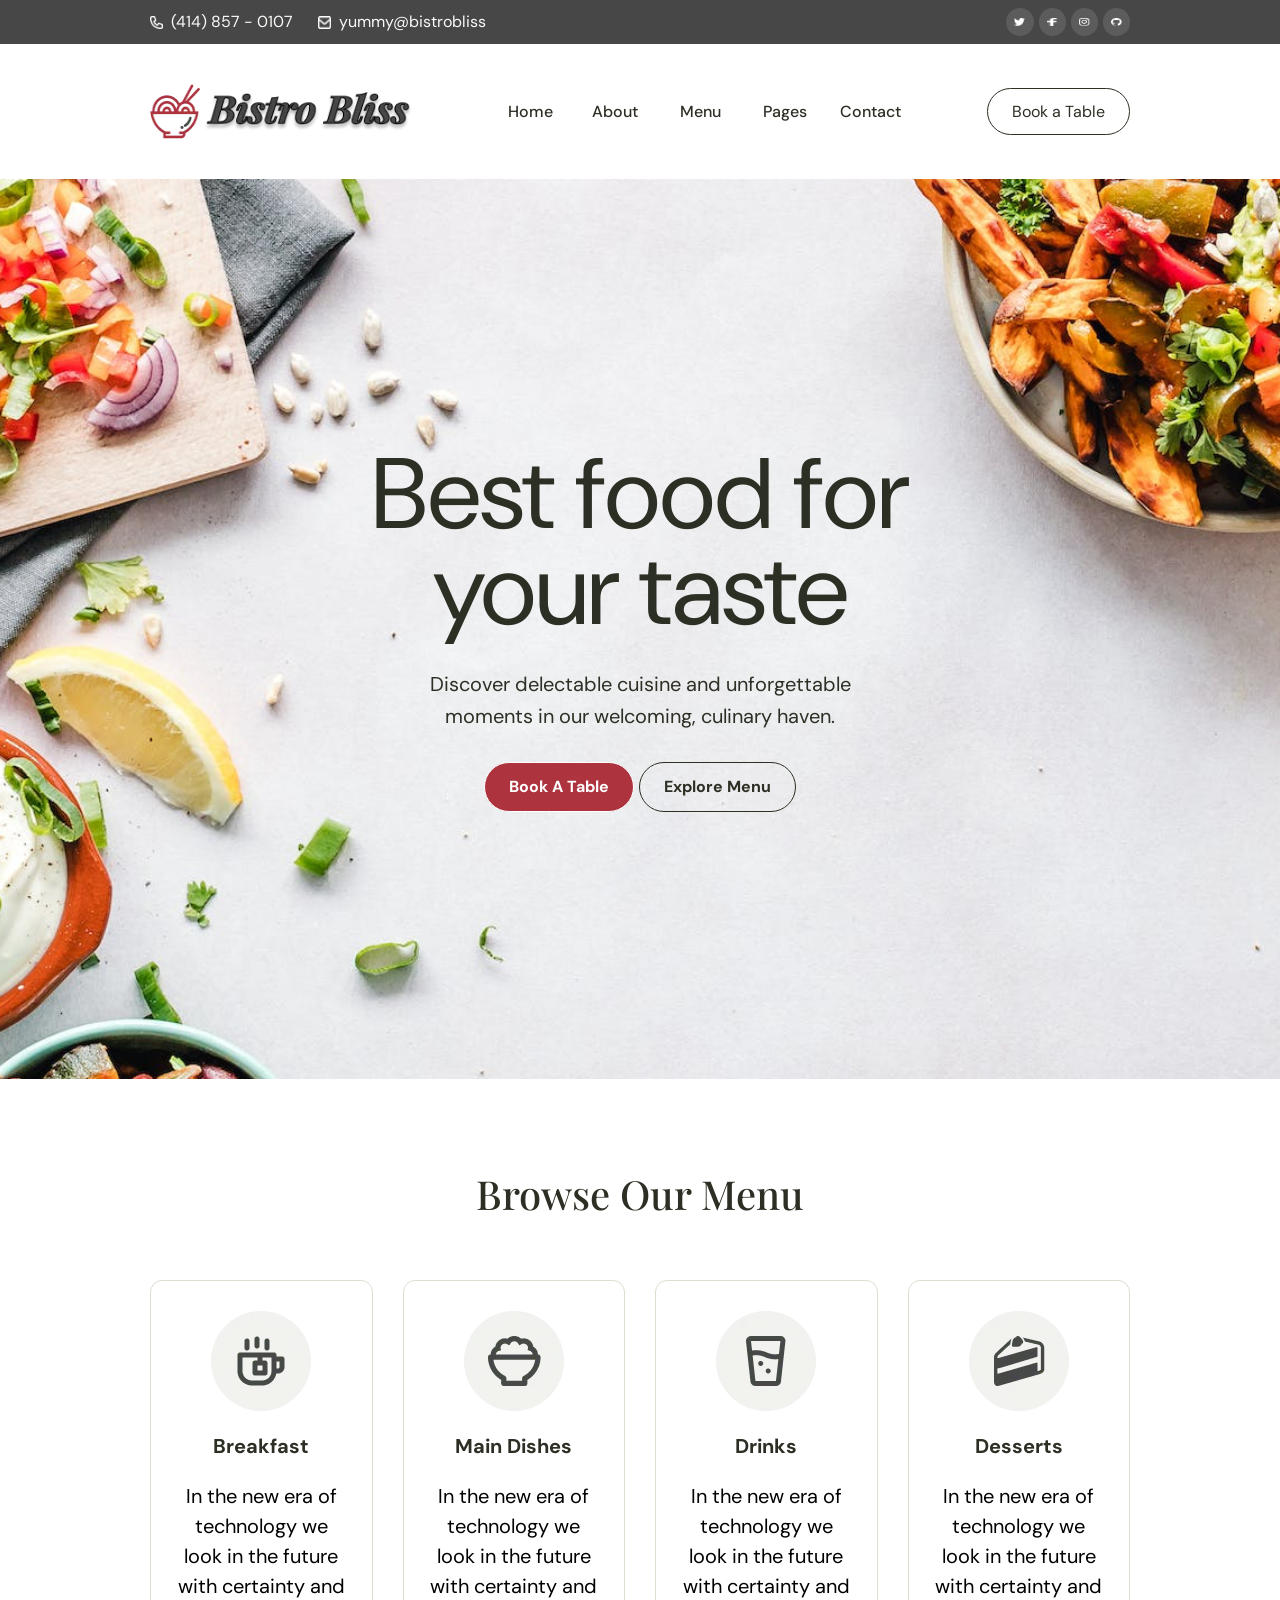
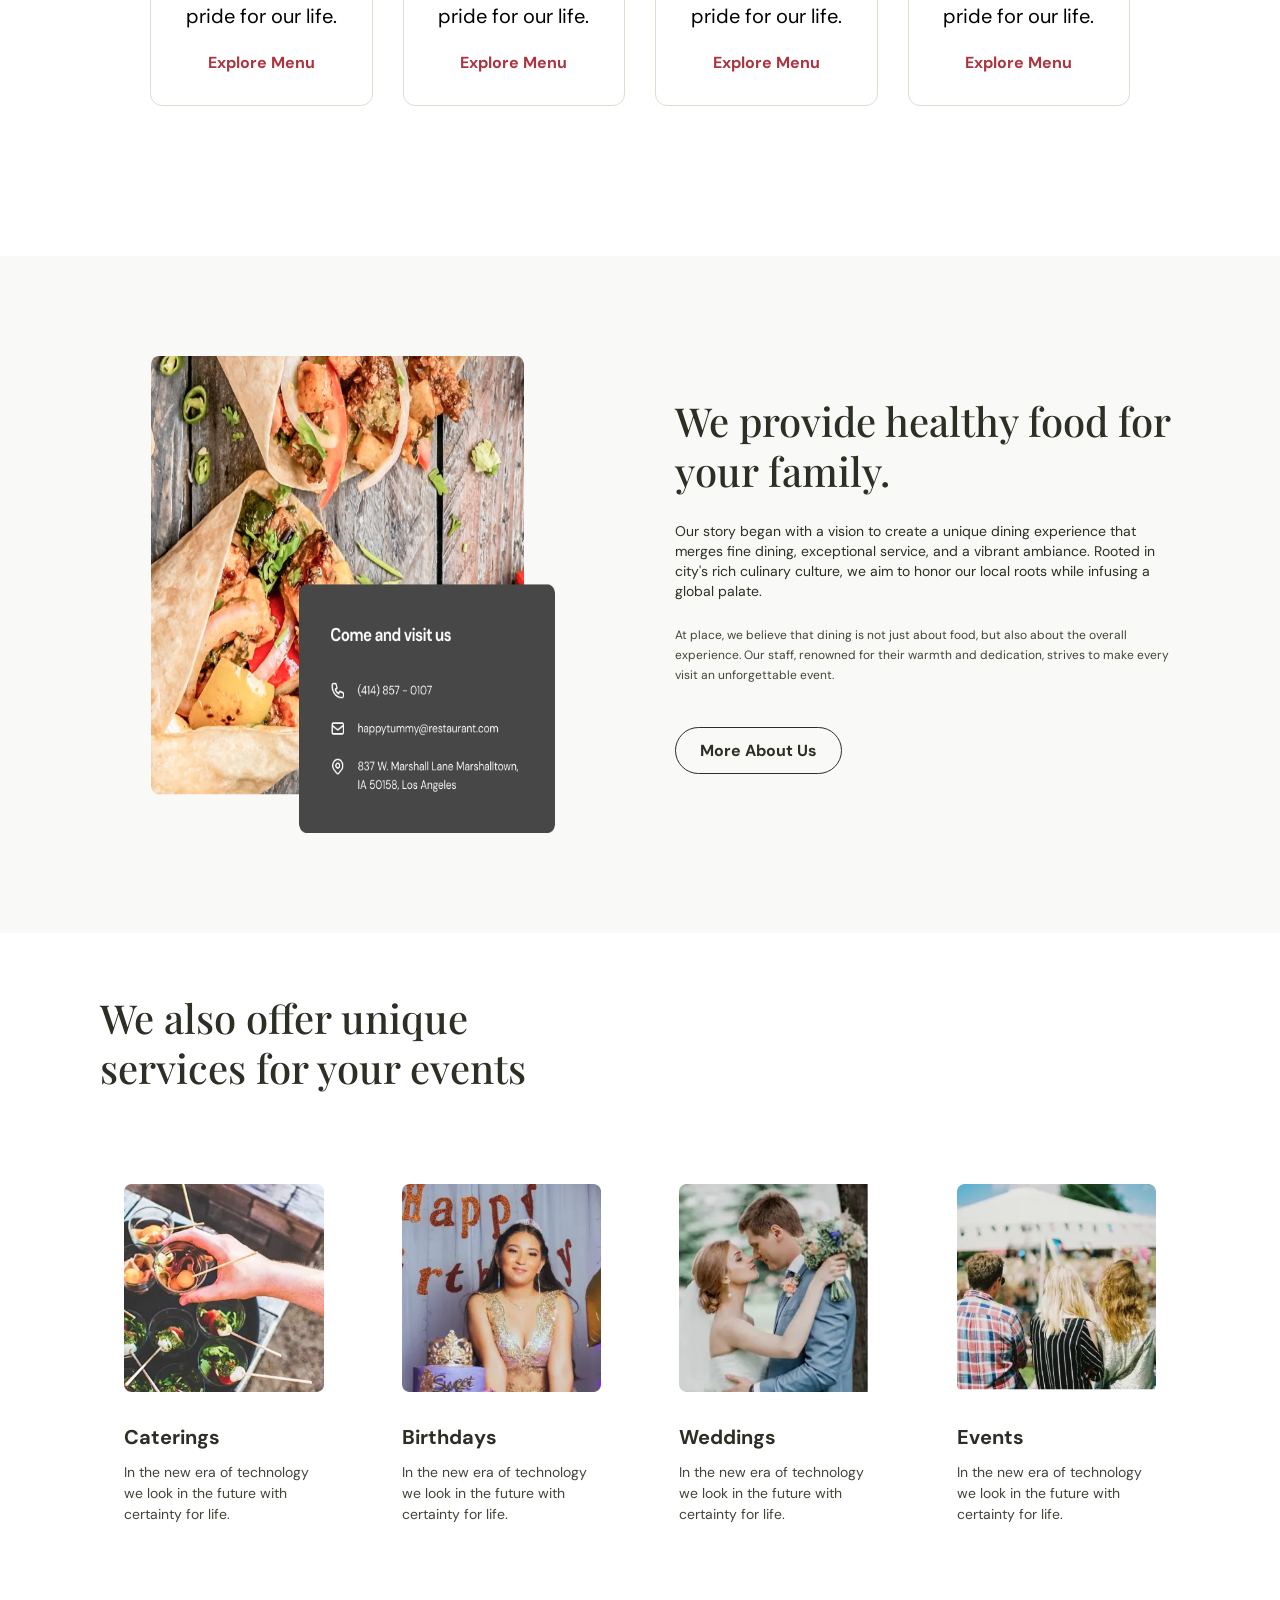
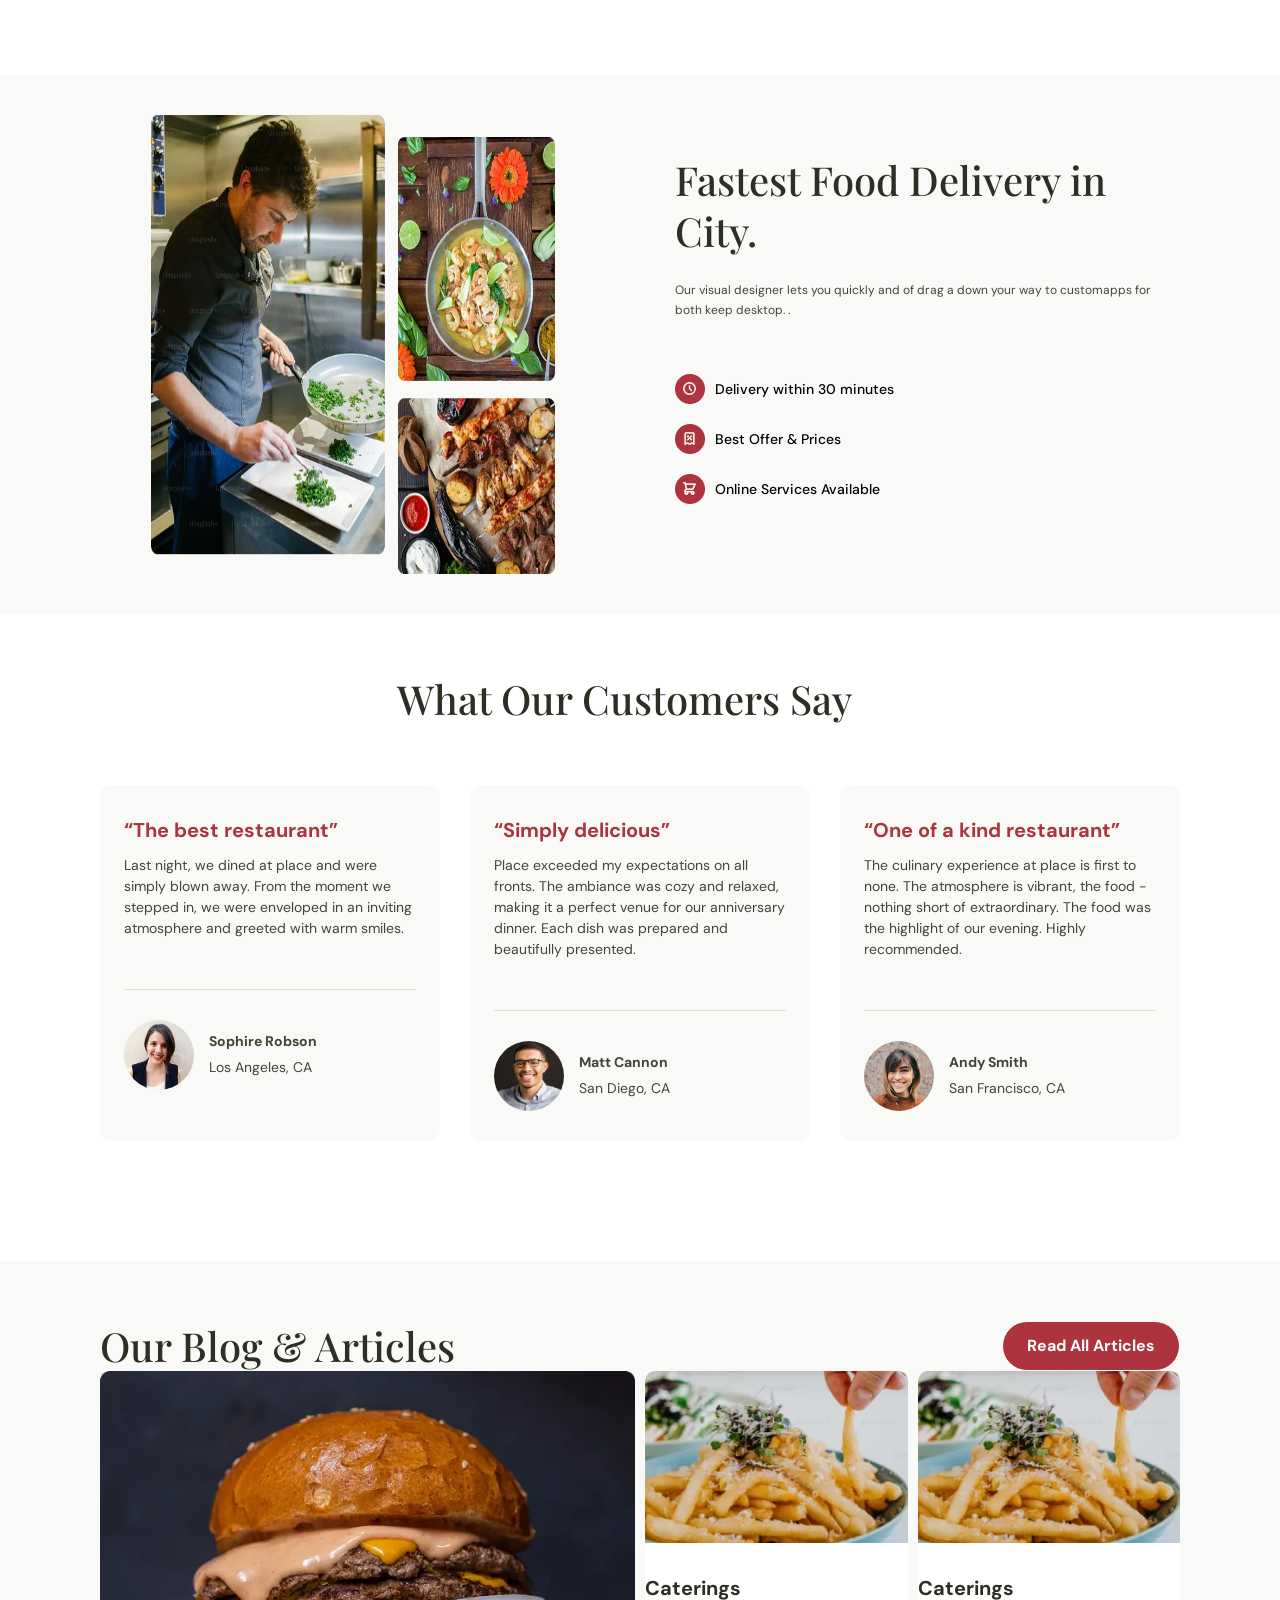
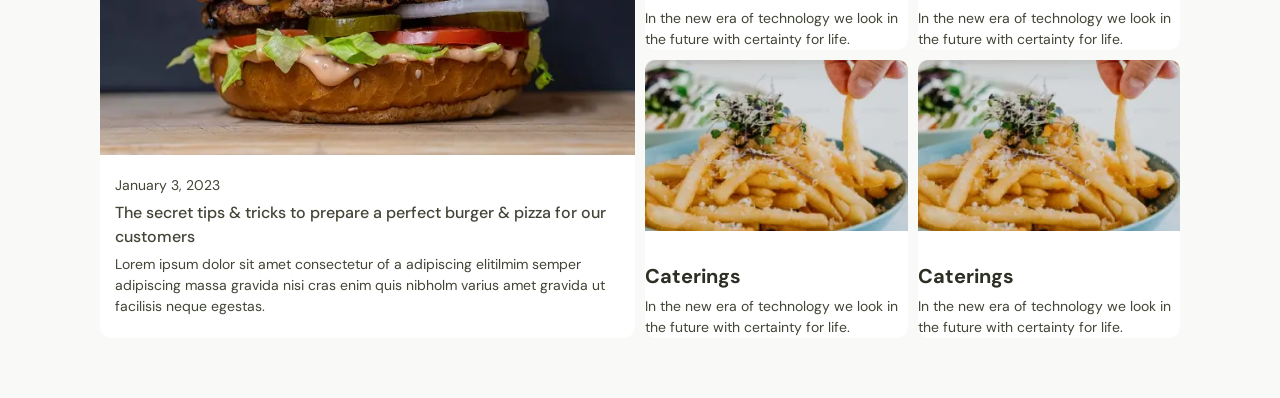
==== index.html @ d1be3121 "homepage_blog" ====
<!DOCTYPE html>
<html lang="en">
<head>
    <meta charset="UTF-8">
    <meta name="viewport" content="width=device-width, initial-scale=1.0">
    <link rel="preconnect" href="https://fonts.googleapis.com">
<link rel="preconnect" href="https://fonts.gstatic.com" crossorigin>
<link rel="preconnect" href="https://fonts.googleapis.com">
<link rel="preconnect" href="https://fonts.gstatic.com" crossorigin>
<link href="https://fonts.googleapis.com/css2?family=DM+Sans:ital,opsz,wght@0,9..40,100..1000;1,9..40,100..1000&family=Playfair+Display:ital,wght@0,400..900;1,400..900&display=swap" rel="stylesheet"><link href="./src/output.css" rel="stylesheet">
    <title>Home Page</title>
</head>
<body>
     <header>
        <div class="topheader bg-topbar px-[5px] md:px-[50px] lg:px-[150px] ">
            <div class="lg:container_auto row">
            <div class="info row gap-[15px] md:gap-[25px] ">
                <div class="phone row topbar_icon">
                    <img src="./img/icons/phone.png" alt="phone" class=" w-[8px] h-[8px] md:w-[13px] md:h-[13px]">
                    <span class="font-normal text-[8px] md:text-[12px] lg:text-[16px] font-Regular">(414) 857 - 0107</span>
                </div>
                <div class="mail row topbar_icon">
                    <img src="./img/icons/mail.png" alt="mail" class="w-[8px] h-[8px] md:w-[13px] h-[13px]">
                    <span class="font-normal  text-[8px] md:text-[12px] lg:text-[16px] font-Regular">yummy@bistrobliss</span>
                </div>
            </div>
            <div class="social row gap-[5px] "> 
                <div class="icons_topbar_right">
                <img src="./img/icons/twitter.webp" alt="twitter" class="w-[11px] h-[8px]  ">
                </div>
                <div class="icons_topbar_right">
                <img src="./img/icons/facbook.webp" alt="facbook" class="w-[11px] h-[8px]">
                </div>
                <div class="icons_topbar_right">
                <img src="./img/icons/insta.webp" alt="insta" class="w-[11px] h-[8px]">
                </div>
                <div class="icons_topbar_right">
                <img src="./img/icons/githup.webp" alt="githup" class="w-[11px] h-[8px]">
                </div>
            </div>
        </div>
        </div>
        <div class="header  py-[5px] px-[5px] md:px-[50px] xl:px-[150px] md:py-[20px] lg:py-[40px]">
            <div class="lg:container_auto row">
            <div class="logo row  gap-[3px]">
                  <img src="./img/icons/header/bars.png" alt="bars" class=" w-[25px] h-[20px] md:w-[40px] h-[45px] block lg:hidden">
                <img src="./img/icons/header/japanese-food.webp" alt="japanese-food" class="w-[25px] h-[20px] md:w-[40px] h-[45px] xl:w-[50px] h-[55px]">
                <img src="./img/icons/header/Cuisine.webp" alt="Cuisine" class="w-[140px] h-[10px] md:w-[190px] h-[30px] xl:w-[210px] h-[40px]">
            </div>
            <div class="header_list hidden lg:block">
                <ul class="row gap-[8px]">
                    <li class="list_hover list_text"> Home</li>
                    <li class="list_hover list_text">About</li>
                    <li class="list_hover list_text">Menu</li>
                    <li class="list_hover list_text">Pages</li>
                    <li class="list_hover list_text">Contact</li>
                </ul>
            </div>
            <div class="header_button">
                <a href="#" class="rounded-[118px] text-[12px] md:text-[16px] w-[148px] h-[48px] border-[1.5px] text-main  py-[8px] px-[15px] md:py-[12px] md:px-[24px]">Book a Table </a>
            </div>
            </div>
        </div>
        
     </header>
     <section class="hero relative h-screen">
     <div> <img src="./img/hero.png" class="w-full h-screen object-cover"></div>
     <div  class=" hero_info absolute_hero">
        <h1 class=" fortext font-normal text-[24px] leading-[30px] md:text-[40px] md:leading-[70px] lg:text-[70px] lg:leading-[70px] xl:text-[100px] xl:leading-[96px] ">Best food for your taste </h1>
        <p  class="  w-[100%]  text-[12px] leading-[12px] md:w-[75%]  md:text-[16px] md:leading-[20px] lg:w-[70%]  lg:text-[20px] lg:leading-[32px]">Discover delectable cuisine and unforgettable moments in our welcoming, culinary haven.</p>
        <div class="hero_buttons flex gap-[5px]">
         <a href="#" class="button bg-redbutton text-forground button_hover">Book A Table </a>
         <a href="#" class="button button_hover ">Explore Menu </a>
            
        </div>
    </div>
    </section>
    <section class="menu  py-[60px] px-[20px] md:px-[50px] lg:px-[150px] md:py-[90px]">
      <h2 class="text-center text-main text-[20px] md:text-[30px] lg:text-[40px] " >Browse Our Menu</h2>
      <div class="container_auto  grid grid-cols-1 md:grid-cols-2 lg:grid-cols-3 xl:grid-cols-4 md:gap-[30px] md:py-[60px] gap-[20px] py-[30px]">
        <div class="menu_items   ">
           <img src="./img/icons/menu/Breakfast.webp" alt="Breakfast" class="">
           <h3 class="text-main text-[14px] md:text-[18px] lg:text-[20px]" >Breakfast</h3>
           <p class="text-[14px] md:text-[16px] lg:text-[20px]">In the new era of technology we look in the future with certainty and pride for our life.</p>
            <a href="#" class="font-bold text-[10px] md:text-[16px] leading-[24px] text-muted">Explore Menu</a>
        </div>
         <div class="menu_items ">
           <img src="./img/icons/menu/Main Dishes.webp" alt="Main Dishes">
           <h3 class="text-main text-[14px] md:text-[18px] lg:text-[20px]" >Main Dishes</h3>
           <p class="text-[14px] md:text-[16px] lg:text-[20px]">In the new era of technology we look in the future with certainty and pride for our life.</p>
            <a href="#" class="font-bold  text-[10px] md:text-[16px] leading-[24px] text-muted">Explore Menu</a>
        </div>
         <div class="menu_items ">
           <img src="./img/icons/menu/drink.webp" alt="Drinks">
           <h3 class="text-main text-[14px] md:text-[18px] lg:text-[20px]" >Drinks</h3>
           <p class="text-[14px] md:text-[16px] lg:text-[20px]">In the new era of technology we look in the future with certainty and pride for our life.</p>
            <a href="#" class="font-bold  text-[10px] md:text-[16px] leading-[24px] text-muted">Explore Menu</a>
        </div>
         <div class="menu_items ">
           <img src="./img/icons/menu/Desserts.webp" alt="Desserts">
           <h3 class="text-main text-[14px] md:text-[18px] lg:text-[20px]" >Desserts</h3>
           <p class="text-[14px] md:text-[16px] lg:text-[20px]">In the new era of technology we look in the future with certainty and pride for our life.</p>
            <a href="#" class="font-bold  text-[10px] md:text-[16px] leading-[24px] text-muted">Explore Menu</a>
        </div>
         </div>
         
    </section>
    <section class="about bg-backgrond py-[60px]  px-[20px] md:px-[50px] lg:px-[100px] lg:py-[100px] ">
        <div class="container_auto grid sm:gap-[50px] xl:gap-[70px] grid-cols-1 lg:grid-cols-2">
        <div class="photo flex justify-center">
            <img src="./img/home_about/home_about.png" alt="home_about" class= w-[80%] h-[80%] lg:w-full lg:h-full">
        </div>
        <div class="info  py-[40px] flex flex-col gap-[24px]">
            <h2 class=" text-main text-[20px] md:text-[30px] lg:text-[40px]" >We provide healthy food for your family.</h2>
            <p class=" text-main text-[10px] md:text-[12px]  lg:text-[14px] leading-[20px] font-primary ">Our story began with a vision to create a unique dining experience that merges fine dining, exceptional service, and a vibrant ambiance. Rooted in city's rich culinary culture, we aim to honor our local roots while infusing a global palate.</p>
            <p class=" text-menup text-[10px] md:text-[11px] lg:text-[12px] leading-[20px] font-primary ">At place, we believe that dining is not just about food, but also about the overall experience. Our staff, renowned for their warmth and dedication, strives to make every visit an unforgettable event.</p>
            <div class=" py-[30px]">
            <a href="#" class="button button_hover ">More About Us</a>
        </div>
        </div>
        
        </div>
    </section>
    <section class="serveices  py-[40px]  px-[20px] md:px-[50px] lg:px-[100px] lg:py-[60px] ">
        <h2 class=" text-main text-[20px] md:text-[30px] lg:text-[40px] w-[90%] md:w-[50%] lg:w-[45%]" >We also offer unique services for your events</h2>
      <div class="container_auto  grid grid-cols-1 md:grid-cols-2 lg:grid-cols-3 xl:grid-cols-4 md:gap-[30px] md:py-[60px] gap-[20px] py-[30px]">
        <div class="serveices_items ">
           <img src="./img/services/kebab-set-table 1.webp" alt="kebab-set" class="">
           <div class="serveices_info flex flex-col gap-[10px]">
           <h3 class="text-main text-[14px] md:text-[18px] lg:text-[20px]" >Caterings</h3>
           <p class=" text-menup text-[10px] md:text-[12px]  lg:text-[14px]">In the new era of technology we look in the future with certainty for life.</p>
            </div>
            </div>
            <div class="serveices_items font-primary ">
           <img src="./img/services/Mask group.webp" alt="Birthdays" class="">
           <div class="serveices_info flex flex-col gap-[10px]">
           <h3 class="text-main text-[14px] md:text-[18px] lg:text-[20px]" >Birthdays</h3>
           <p class=" text-menup text-[10px] md:text-[12px]  lg:text-[14px]">In the new era of technology we look in the future with certainty for life.</p>
            </div>
            </div>
            <div class="serveices_items ">
           <img src="./img/services/Mask group (1).webp" alt="Weddings" class="">
           <div class="serveices_info flex flex-col gap-[10px]">
           <h3 class="text-main text-[14px] md:text-[18px] lg:text-[20px]" >Weddings</h3>
           <p class=" text-menup text-[10px] md:text-[12px]  lg:text-[14px]">In the new era of technology we look in the future with certainty for life.</p>
            </div>
            </div>
            <div class="serveices_items ">
           <img src="./img/services/Mask group (2).webp" alt="Events" class="">
           <div class="serveices_info flex flex-col gap-[10px]">
           <h3 class="text-main text-[14px] md:text-[18px] lg:text-[20px]" >Events</h3>
           <p class=" text-menup text-[10px] md:text-[12px]  lg:text-[14px]">In the new era of technology we look in the future with certainty for life.</p>
            </div>
            
        </div>
    </div>
    </section>
     <section class="contant bg-backgrond py-[40px]  px-[20px] md:px-[50px] lg:px-[100px]  ">
        <div class="container_auto grid sm:gap-[50px] xl:gap-[70px] grid-cols-1 lg:grid-cols-2">
        <div class="photo flex justify-center">
            <img src="./img/contant/img.webp" alt="contant img" class= w-[80%] h-[80%] lg:w-full lg:h-full">
        </div>
        <div class="info  py-[40px] flex flex-col gap-[24px]">
            <h2 class=" text-main text-[20px] md:text-[30px] lg:text-[40px]" >Fastest Food Delivery in City.</h2>
            <p class=" text-menup text-[10px] md:text-[11px] lg:text-[12px] leading-[20px] font-primary ">Our visual designer lets you quickly and of drag a down your way to customapps for both keep desktop. .</p>
            <div class=" py-[30px]">
           <div class="contact_list flex flex-col gap-[20px]">
            
                <div class="flex gap-[10px] items-center">
                <img src="./img/contant/Icon (5).webp" alt="icon5" class="inline-block "> <span class="span_contant">Delivery within 30 minutes</span>
                </div>
                <div class="flex gap-[10px] items-center">
                <img src="./img/contant/Icon (6).webp" alt="icon5" class="inline-block"> <span class="span_contant"> Best Offer & Prices</span>
                </div>
                <div class="flex gap-[10px] items-center">
                <img src="./img/contant/Icon (7).png" alt="icon5" class="inline-block"> <span class="span_contant" >Online Services Available</span> 
                </div>
            
           </div>
        </div>
        </div>
        
        </div>
    </section>
    <section class="Customers  py-[40px]  px-[20px] md:px-[50px] lg:px-[100px] lg:py-[60px] ">
        <h2 class=" text-main text-[20px] md:text-[30px] lg:text-[40px] w-[90%] md:w-[50%] lg:w-[45%] mx-auto " >What Our Customers Say</h2>
      <div class="container_auto  grid grid-cols-1 md:grid-cols-2 lg:grid-cols-3 md:gap-[30px] md:py-[60px] gap-[20px] py-[30px]">
        <div class="serveices_items bg-backgrond  ">
           <div class="serveices_info flex flex-col gap-[10px] ">
           <h3 class="text-main text-[14px] md:text-[18px] lg:text-[20px] text-muted" >“The best restaurant”</h3>
           <p class=" text-menup  text-[10px] md:text-[12px]  lg:text-[14px]">Last night, we dined at place and were simply blown away. From the moment we stepped in, we were enveloped in an inviting atmosphere and greeted with warm smiles.</p>
           <div class="border-b-1 border-[#DBDFD0] py-[20px]"></div>
            <div class="user flex ] pt-[20px] gap-[15px] items-center">
                <div class="user_img ">
                    <img src="./img/customer/9e2e9da1565f9c6b2dc8497c799ae567dd434cbd.webp" alt="" class="rounded-full w-[70px]">
                </div>
                <div class="user_info flex flex-col gap-[5px]">
                    <span class="text-menup  text-[10px] md:text-[12px]  lg:text-[14px] font-bold" >Sophire Robson</span>
                    <span class="text-menup  text-[10px] md:text-[12px]  lg:text-[14px]">Los Angeles, CA</span>
                </div>
            </div>
        
            </div>
        </div>
         <div class="serveices_items bg-backgrond ">
           <div class="serveices_info flex flex-col gap-[10px]">
           <h3 class="text-main text-[14px] md:text-[18px] lg:text-[20px] text-muted" >“Simply delicious”</h3>
           <p class=" text-menup  text-[10px] md:text-[12px]  lg:text-[14px]">Place exceeded my expectations on all fronts. The ambiance was cozy and relaxed, making it a perfect venue for our anniversary dinner. Each dish was prepared and beautifully presented.</p>
           <div class="border-b-1 border-[#DBDFD0] py-[20px]"></div>
            <div class="user flex ] pt-[20px] gap-[15px] items-center">
                <div class="user_img ">
                    <img src="./img/customer/2e912c190abe8607b76bdf120be957332b759384.webp" alt="" class="rounded-full w-[70px]">
                </div>
                <div class="user_info flex flex-col gap-[5px]">
                    <span class="text-menup  text-[10px] md:text-[12px]  lg:text-[14px] font-bold" >Matt Cannon</span>
                    <span class="text-menup  text-[10px] md:text-[12px]  lg:text-[14px]">San Diego, CA</span>
                </div>
            </div>
        
            </div>
        </div>
        <div class="serveices_items bg-backgrond ">
           <div class="serveices_info flex flex-col gap-[10px]">
           <h3 class="text-main text-[14px] md:text-[18px] lg:text-[20px] text-muted" >“One of a kind restaurant”</h3>
           <p class=" text-menup  text-[10px] md:text-[12px]  lg:text-[14px]">The culinary experience at place is first to none. The atmosphere is vibrant, the food - nothing short of extraordinary. The food was the highlight of our evening. Highly recommended.</p>
           <div class="border-b-1 border-[#DBDFD0] py-[20px]"></div>
            <div class="user flex ] pt-[20px] gap-[15px] items-center">
                <div class="user_img ">
                    <img src="./img/customer/1748354c4f162c8c18fab19a888f0b7bb1361f13.webp" alt="" class="rounded-full w-[70px]">
                </div>
                <div class="user_info flex flex-col gap-[5px]">
                    <span class="text-menup  text-[10px] md:text-[12px]  lg:text-[14px] font-bold" >Andy Smith</span>
                    <span class="text-menup  text-[10px] md:text-[12px]  lg:text-[14px]">San Francisco, CA</span>
                </div>
            </div>
        
            </div>
        </div>
      </div>
    </section>
    <section class="blog  py-[40px]  px-[20px] md:px-[50px] lg:px-[100px] lg:py-[60px]  bg-backgrond">
        <div class="container_auto ">
            <div class="flex  justify-between" >
              <h2 class=" text-main text-[20px] md:text-[30px] lg:text-[40px] w-[90%] md:w-[50%] lg:w-[45%]  " >Our Blog & Articles</h2>
               <a href="#" class="button bg-redbutton text-forground button_hover">Read All Articles </a>
            </div>
            <div class="grid sm:gap-[10px] xl:gap-[10px] grid-cols-1 lg:grid-cols-2 flex-1">
            <div class=" serve_items h-full block">
           <img src="./img/blog/pexels-andra-918581 1.webp" alt="burger" class=" w-[100%]">
           <div class="serveices_info flex flex-col gap-[5px] px-[15px]">
           <span class="text-menup  text-[10px] md:text-[12px]  lg:text-[14px] pt-[20px]">January 3, 2023</span>
           <p class=" text-menup  text-[12px] md:text-[14px]  lg:text-[16px] font-medium">The secret tips & tricks to prepare a perfect burger & pizza for our customers</p>
           <p class=" text-menup  text-[10px] md:text-[12px]  lg:text-[14px] ">Lorem ipsum dolor sit amet consectetur of a adipiscing elitilmim semper adipiscing massa gravida nisi cras enim quis nibholm varius amet gravida ut facilisis neque egestas.</p>
            
        </div>
            </div>
            <div class="grid sm:gap-[10px] xl:gap-[10px] grid-cols-1 lg:grid-cols-2 h-full flex-1">
             <div class=" serve_items ">
           <img src="./img/blog/Mask group (3).webp" alt="kebab-set" class="">
           <div class="serveices_info flex flex-col gap-[5px]">
           <h3 class="text-main text-[14px] md:text-[18px] lg:text-[20px]" >Caterings</h3>
           <p class=" text-menup text-[10px] md:text-[12px]  lg:text-[14px]">In the new era of technology we look in the future with certainty for life.</p>
           </div>
            </div>
            <div class=" serve_items ">
           <img src="./img/blog/Mask group (3).webp" alt="kebab-set" class="">
           <div class="serveices_info flex flex-col gap-[5px]">
           <h3 class="text-main text-[14px] md:text-[18px] lg:text-[20px]" >Caterings</h3>
           <p class=" text-menup text-[10px] md:text-[12px]  lg:text-[14px]">In the new era of technology we look in the future with certainty for life.</p>
           </div>
            </div>
            <div class=" serve_items ">
           <img src="./img/blog/Mask group (3).webp" alt="kebab-set" class="">
           <div class="serveices_info flex flex-col gap-[5px]">
           <h3 class="text-main text-[14px] md:text-[18px] lg:text-[20px]" >Caterings</h3>
           <p class=" text-menup text-[10px] md:text-[12px]  lg:text-[14px]">In the new era of technology we look in the future with certainty for life.</p>
           </div>
            </div>
            <div class=" serve_items ">
           <img src="./img/blog/Mask group (3).webp" alt="kebab-set" class="">
           <div class="serveices_info flex flex-col gap-[5px]">
           <h3 class="text-main text-[14px] md:text-[18px] lg:text-[20px]" >Caterings</h3>
           <p class=" text-menup text-[10px] md:text-[12px]  lg:text-[14px]">In the new era of technology we look in the future with certainty for life.</p>
           </div>
            </div>

            </div>
            </div>
        </div>
    </section>
</body>
</html>
---- src/output.css ----
/*! tailwindcss v4.2.4 | MIT License | https://tailwindcss.com */
@layer properties;
@layer theme, base, components, utilities;
@layer theme {
  :root, :host {
    --font-sans: ui-sans-serif, system-ui, sans-serif, "Apple Color Emoji",
      "Segoe UI Emoji", "Segoe UI Symbol", "Noto Color Emoji";
    --font-mono: ui-monospace, SFMono-Regular, Menlo, Monaco, Consolas, "Liberation Mono",
      "Courier New", monospace;
    --color-gray-500: oklch(55.1% 0.027 264.364);
    --color-white: #fff;
    --spacing: 0.25rem;
    --font-weight-normal: 400;
    --font-weight-medium: 500;
    --font-weight-bold: 700;
    --default-transition-duration: 150ms;
    --default-transition-timing-function: cubic-bezier(0.4, 0, 0.2, 1);
    --default-font-family: var(--font-sans);
    --default-mono-font-family: var(--font-mono);
    --color-backgrond: #F9F9F7;
    --color-forground: #FFFFFF;
    --color-main: #2C2F24;
    --color-muted: #AD343E;
    --color-topbar: #474747;
    --color-redbutton: #AD343E;
    --font-primary: "DM Sans";
    --color-menup: #414536;
    --color-iconBG: #F9F9F71F;
  }
}
@layer base {
  *, ::after, ::before, ::backdrop, ::file-selector-button {
    box-sizing: border-box;
    margin: 0;
    padding: 0;
    border: 0 solid;
  }
  html, :host {
    line-height: 1.5;
    -webkit-text-size-adjust: 100%;
    tab-size: 4;
    font-family: var(--default-font-family, ui-sans-serif, system-ui, sans-serif, "Apple Color Emoji", "Segoe UI Emoji", "Segoe UI Symbol", "Noto Color Emoji");
    font-feature-settings: var(--default-font-feature-settings, normal);
    font-variation-settings: var(--default-font-variation-settings, normal);
    -webkit-tap-highlight-color: transparent;
  }
  hr {
    height: 0;
    color: inherit;
    border-top-width: 1px;
  }
  abbr:where([title]) {
    -webkit-text-decoration: underline dotted;
    text-decoration: underline dotted;
  }
  h1, h2, h3, h4, h5, h6 {
    font-size: inherit;
    font-weight: inherit;
  }
  a {
    color: inherit;
    -webkit-text-decoration: inherit;
    text-decoration: inherit;
  }
  b, strong {
    font-weight: bolder;
  }
  code, kbd, samp, pre {
    font-family: var(--default-mono-font-family, ui-monospace, SFMono-Regular, Menlo, Monaco, Consolas, "Liberation Mono", "Courier New", monospace);
    font-feature-settings: var(--default-mono-font-feature-settings, normal);
    font-variation-settings: var(--default-mono-font-variation-settings, normal);
    font-size: 1em;
  }
  small {
    font-size: 80%;
  }
  sub, sup {
    font-size: 75%;
    line-height: 0;
    position: relative;
    vertical-align: baseline;
  }
  sub {
    bottom: -0.25em;
  }
  sup {
    top: -0.5em;
  }
  table {
    text-indent: 0;
    border-color: inherit;
    border-collapse: collapse;
  }
  :-moz-focusring {
    outline: auto;
  }
  progress {
    vertical-align: baseline;
  }
  summary {
    display: list-item;
  }
  ol, ul, menu {
    list-style: none;
  }
  img, svg, video, canvas, audio, iframe, embed, object {
    display: block;
    vertical-align: middle;
  }
  img, video {
    max-width: 100%;
    height: auto;
  }
  button, input, select, optgroup, textarea, ::file-selector-button {
    font: inherit;
    font-feature-settings: inherit;
    font-variation-settings: inherit;
    letter-spacing: inherit;
    color: inherit;
    border-radius: 0;
    background-color: transparent;
    opacity: 1;
  }
  :where(select:is([multiple], [size])) optgroup {
    font-weight: bolder;
  }
  :where(select:is([multiple], [size])) optgroup option {
    padding-inline-start: 20px;
  }
  ::file-selector-button {
    margin-inline-end: 4px;
  }
  ::placeholder {
    opacity: 1;
  }
  @supports (not (-webkit-appearance: -apple-pay-button))  or (contain-intrinsic-size: 1px) {
    ::placeholder {
      color: currentcolor;
      @supports (color: color-mix(in lab, red, red)) {
        color: color-mix(in oklab, currentcolor 50%, transparent);
      }
    }
  }
  textarea {
    resize: vertical;
  }
  ::-webkit-search-decoration {
    -webkit-appearance: none;
  }
  ::-webkit-date-and-time-value {
    min-height: 1lh;
    text-align: inherit;
  }
  ::-webkit-datetime-edit {
    display: inline-flex;
  }
  ::-webkit-datetime-edit-fields-wrapper {
    padding: 0;
  }
  ::-webkit-datetime-edit, ::-webkit-datetime-edit-year-field, ::-webkit-datetime-edit-month-field, ::-webkit-datetime-edit-day-field, ::-webkit-datetime-edit-hour-field, ::-webkit-datetime-edit-minute-field, ::-webkit-datetime-edit-second-field, ::-webkit-datetime-edit-millisecond-field, ::-webkit-datetime-edit-meridiem-field {
    padding-block: 0;
  }
  ::-webkit-calendar-picker-indicator {
    line-height: 1;
  }
  :-moz-ui-invalid {
    box-shadow: none;
  }
  button, input:where([type="button"], [type="reset"], [type="submit"]), ::file-selector-button {
    appearance: button;
  }
  ::-webkit-inner-spin-button, ::-webkit-outer-spin-button {
    height: auto;
  }
  [hidden]:where(:not([hidden="until-found"])) {
    display: none !important;
  }
}
@layer utilities {
  .absolute_hero {
    position: absolute;
    inset: calc(var(--spacing) * 0);
    margin-inline: auto;
    display: flex;
    width: 95%;
    flex-direction: column;
    align-items: center;
    justify-content: center;
    gap: 15px;
    text-align: center;
    color: var(--color-main);
    @media (width >= 48rem) {
      width: 80%;
    }
    @media (width >= 64rem) {
      width: 60%;
    }
    @media (width >= 64rem) {
      gap: 30px;
    }
    @media (width >= 80rem) {
      width: 50%;
    }
  }
  .relative {
    position: relative;
  }
  .container_auto {
    width: 100%;
    @media (width >= 40rem) {
      max-width: 40rem;
    }
    @media (width >= 48rem) {
      max-width: 48rem;
    }
    @media (width >= 64rem) {
      max-width: 64rem;
    }
    @media (width >= 80rem) {
      max-width: 80rem;
    }
    @media (width >= 96rem) {
      max-width: 96rem;
    }
    margin-inline: auto;
  }
  .mx-auto {
    margin-inline: auto;
  }
  .list_hover {
    display: flex;
    height: 20px;
    width: 65px;
    align-items: center;
    justify-content: center;
    border-radius: 32px;
    padding-inline: 16px;
    padding-block: 4px;
    transition-property: .5s;
    transition-timing-function: var(--tw-ease, var(--default-transition-timing-function));
    transition-duration: var(--tw-duration, var(--default-transition-duration));
    &:hover {
      @media (hover: hover) {
        background-color: #DBDFD0;
      }
    }
    @media (width >= 48rem) {
      height: 32px;
    }
    @media (width >= 48rem) {
      width: 77px;
    }
  }
  .icons_topbar_right {
    display: flex;
    height: 15px;
    width: 15px;
    align-items: center;
    justify-content: center;
    border-radius: calc(infinity * 1px);
    background-color: var(--color-iconBG);
    transition-property: .5s;
    transition-timing-function: var(--tw-ease, var(--default-transition-timing-function));
    transition-duration: var(--tw-duration, var(--default-transition-duration));
    &:hover {
      @media (hover: hover) {
        background-color: var(--color-gray-500);
      }
    }
    @media (width >= 48rem) {
      height: 27.17px;
    }
    @media (width >= 48rem) {
      width: 27.17px;
    }
  }
  .menu_items {
    display: flex;
    flex-direction: column;
    align-items: center;
    gap: 20px;
    border-radius: 12px;
    border-style: var(--tw-border-style);
    border-width: 1.5px;
    border-color: #DBDFD0;
    padding-inline: 24px;
    padding-block: 30px;
    text-align: center;
  }
  .serve_items {
    display: flex;
    flex-direction: column;
    gap: 30px;
    border-radius: 12px;
    background-color: var(--color-white);
  }
  .serveices_items {
    display: flex;
    flex-direction: column;
    gap: 30px;
    border-radius: 12px;
    padding-inline: 24px;
    padding-block: 30px;
  }
  .row {
    display: flex;
    align-items: center;
    justify-content: space-between;
  }
  .block {
    display: block;
  }
  .flex {
    display: flex;
  }
  .grid {
    display: grid;
  }
  .hidden {
    display: none;
  }
  .inline-block {
    display: inline-block;
  }
  .h-\[8px\] {
    height: 8px;
  }
  .h-\[10px\] {
    height: 10px;
  }
  .h-\[13px\] {
    height: 13px;
  }
  .h-\[20px\] {
    height: 20px;
  }
  .h-\[30px\] {
    height: 30px;
  }
  .h-\[40px\] {
    height: 40px;
  }
  .h-\[45px\] {
    height: 45px;
  }
  .h-\[48px\] {
    height: 48px;
  }
  .h-\[55px\] {
    height: 55px;
  }
  .h-\[80\%\] {
    height: 80%;
  }
  .h-full {
    height: 100%;
  }
  .h-screen {
    height: 100vh;
  }
  .w-\[8px\] {
    width: 8px;
  }
  .w-\[11px\] {
    width: 11px;
  }
  .w-\[25px\] {
    width: 25px;
  }
  .w-\[70px\] {
    width: 70px;
  }
  .w-\[80\%\] {
    width: 80%;
  }
  .w-\[90\%\] {
    width: 90%;
  }
  .w-\[100\%\] {
    width: 100%;
  }
  .w-\[140px\] {
    width: 140px;
  }
  .w-\[148px\] {
    width: 148px;
  }
  .w-full {
    width: 100%;
  }
  .flex-1 {
    flex: 1;
  }
  .grid-cols-1 {
    grid-template-columns: repeat(1, minmax(0, 1fr));
  }
  .flex-col {
    flex-direction: column;
  }
  .topbar_icon {
    align-items: center;
    gap: 8px;
    padding-block: 10px;
    font-family: var(--font-primary);
    color: var(--color-backgrond);
  }
  .items-center {
    align-items: center;
  }
  .justify-between {
    justify-content: space-between;
  }
  .justify-center {
    justify-content: center;
  }
  .gap-\[3px\] {
    gap: 3px;
  }
  .gap-\[5px\] {
    gap: 5px;
  }
  .gap-\[8px\] {
    gap: 8px;
  }
  .gap-\[10px\] {
    gap: 10px;
  }
  .gap-\[15px\] {
    gap: 15px;
  }
  .gap-\[20px\] {
    gap: 20px;
  }
  .gap-\[24px\] {
    gap: 24px;
  }
  .button {
    border-radius: 118px;
    border-style: var(--tw-border-style);
    border-width: 1.5px;
    padding-inline: 14px;
    padding-block: 10px;
    font-size: 10px;
    --tw-font-weight: var(--font-weight-bold);
    font-weight: var(--font-weight-bold);
    color: var(--color-main);
    @media (width >= 48rem) {
      padding-inline: 24px;
    }
    @media (width >= 48rem) {
      padding-block: 12px;
    }
    @media (width >= 48rem) {
      font-size: 16px;
    }
  }
  .rounded-\[118px\] {
    border-radius: 118px;
  }
  .rounded-full {
    border-radius: calc(infinity * 1px);
  }
  .border-\[1\.5px\] {
    border-style: var(--tw-border-style);
    border-width: 1.5px;
  }
  .border-b-1 {
    border-bottom-style: var(--tw-border-style);
    border-bottom-width: 1px;
  }
  .border-\[\#DBDFD0\] {
    border-color: #DBDFD0;
  }
  .button_hover {
    transition-property: .5s;
    transition-timing-function: var(--tw-ease, var(--default-transition-timing-function));
    transition-duration: var(--tw-duration, var(--default-transition-duration));
    &:hover {
      @media (hover: hover) {
        background-color: #3f413d86;
      }
    }
  }
  .bg-backgrond {
    background-color: var(--color-backgrond);
  }
  .bg-redbutton {
    background-color: var(--color-redbutton);
  }
  .bg-topbar {
    background-color: var(--color-topbar);
  }
  .object-cover {
    object-fit: cover;
  }
  .px-\[5px\] {
    padding-inline: 5px;
  }
  .px-\[15px\] {
    padding-inline: 15px;
  }
  .px-\[20px\] {
    padding-inline: 20px;
  }
  .py-\[5px\] {
    padding-block: 5px;
  }
  .py-\[8px\] {
    padding-block: 8px;
  }
  .py-\[20px\] {
    padding-block: 20px;
  }
  .py-\[30px\] {
    padding-block: 30px;
  }
  .py-\[40px\] {
    padding-block: 40px;
  }
  .py-\[60px\] {
    padding-block: 60px;
  }
  .pt-\[20px\] {
    padding-top: 20px;
  }
  .text-center {
    text-align: center;
  }
  .span_contant {
    font-family: var(--font-primary);
    font-size: 10px;
    --tw-font-weight: var(--font-weight-medium);
    font-weight: var(--font-weight-medium);
    @media (width >= 48rem) {
      font-size: 12px;
    }
    @media (width >= 64rem) {
      font-size: 14px;
    }
  }
  .font-primary {
    font-family: var(--font-primary);
  }
  .list_text {
    font-size: 16px;
    --tw-leading: 24px;
    line-height: 24px;
    --tw-font-weight: var(--font-weight-medium);
    font-weight: var(--font-weight-medium);
    color: var(--color-main);
  }
  .text-\[8px\] {
    font-size: 8px;
  }
  .text-\[10px\] {
    font-size: 10px;
  }
  .text-\[12px\] {
    font-size: 12px;
  }
  .text-\[14px\] {
    font-size: 14px;
  }
  .text-\[20px\] {
    font-size: 20px;
  }
  .text-\[24px\] {
    font-size: 24px;
  }
  .leading-\[12px\] {
    --tw-leading: 12px;
    line-height: 12px;
  }
  .leading-\[20px\] {
    --tw-leading: 20px;
    line-height: 20px;
  }
  .leading-\[24px\] {
    --tw-leading: 24px;
    line-height: 24px;
  }
  .leading-\[30px\] {
    --tw-leading: 30px;
    line-height: 30px;
  }
  .font-bold {
    --tw-font-weight: var(--font-weight-bold);
    font-weight: var(--font-weight-bold);
  }
  .font-medium {
    --tw-font-weight: var(--font-weight-medium);
    font-weight: var(--font-weight-medium);
  }
  .font-normal {
    --tw-font-weight: var(--font-weight-normal);
    font-weight: var(--font-weight-normal);
  }
  .text-forground {
    color: var(--color-forground);
  }
  .text-main {
    color: var(--color-main);
  }
  .text-menup {
    color: var(--color-menup);
  }
  .text-muted {
    color: var(--color-muted);
  }
  .sm\:gap-\[10px\] {
    @media (width >= 40rem) {
      gap: 10px;
    }
  }
  .sm\:gap-\[50px\] {
    @media (width >= 40rem) {
      gap: 50px;
    }
  }
  .md\:h-\[13px\] {
    @media (width >= 48rem) {
      height: 13px;
    }
  }
  .md\:w-\[13px\] {
    @media (width >= 48rem) {
      width: 13px;
    }
  }
  .md\:w-\[40px\] {
    @media (width >= 48rem) {
      width: 40px;
    }
  }
  .md\:w-\[50\%\] {
    @media (width >= 48rem) {
      width: 50%;
    }
  }
  .md\:w-\[75\%\] {
    @media (width >= 48rem) {
      width: 75%;
    }
  }
  .md\:w-\[190px\] {
    @media (width >= 48rem) {
      width: 190px;
    }
  }
  .md\:grid-cols-2 {
    @media (width >= 48rem) {
      grid-template-columns: repeat(2, minmax(0, 1fr));
    }
  }
  .md\:gap-\[25px\] {
    @media (width >= 48rem) {
      gap: 25px;
    }
  }
  .md\:gap-\[30px\] {
    @media (width >= 48rem) {
      gap: 30px;
    }
  }
  .md\:px-\[24px\] {
    @media (width >= 48rem) {
      padding-inline: 24px;
    }
  }
  .md\:px-\[50px\] {
    @media (width >= 48rem) {
      padding-inline: 50px;
    }
  }
  .md\:py-\[12px\] {
    @media (width >= 48rem) {
      padding-block: 12px;
    }
  }
  .md\:py-\[20px\] {
    @media (width >= 48rem) {
      padding-block: 20px;
    }
  }
  .md\:py-\[60px\] {
    @media (width >= 48rem) {
      padding-block: 60px;
    }
  }
  .md\:py-\[90px\] {
    @media (width >= 48rem) {
      padding-block: 90px;
    }
  }
  .md\:text-\[11px\] {
    @media (width >= 48rem) {
      font-size: 11px;
    }
  }
  .md\:text-\[12px\] {
    @media (width >= 48rem) {
      font-size: 12px;
    }
  }
  .md\:text-\[14px\] {
    @media (width >= 48rem) {
      font-size: 14px;
    }
  }
  .md\:text-\[16px\] {
    @media (width >= 48rem) {
      font-size: 16px;
    }
  }
  .md\:text-\[18px\] {
    @media (width >= 48rem) {
      font-size: 18px;
    }
  }
  .md\:text-\[30px\] {
    @media (width >= 48rem) {
      font-size: 30px;
    }
  }
  .md\:text-\[40px\] {
    @media (width >= 48rem) {
      font-size: 40px;
    }
  }
  .md\:leading-\[20px\] {
    @media (width >= 48rem) {
      --tw-leading: 20px;
      line-height: 20px;
    }
  }
  .md\:leading-\[70px\] {
    @media (width >= 48rem) {
      --tw-leading: 70px;
      line-height: 70px;
    }
  }
  .lg\:container_auto {
    @media (width >= 64rem) {
      width: 100%;
      @media (width >= 40rem) {
        max-width: 40rem;
      }
      @media (width >= 48rem) {
        max-width: 48rem;
      }
      @media (width >= 64rem) {
        max-width: 64rem;
      }
      @media (width >= 80rem) {
        max-width: 80rem;
      }
      @media (width >= 96rem) {
        max-width: 96rem;
      }
      margin-inline: auto;
    }
  }
  .lg\:block {
    @media (width >= 64rem) {
      display: block;
    }
  }
  .lg\:hidden {
    @media (width >= 64rem) {
      display: none;
    }
  }
  .lg\:h-full {
    @media (width >= 64rem) {
      height: 100%;
    }
  }
  .lg\:w-\[45\%\] {
    @media (width >= 64rem) {
      width: 45%;
    }
  }
  .lg\:w-\[70\%\] {
    @media (width >= 64rem) {
      width: 70%;
    }
  }
  .lg\:w-full {
    @media (width >= 64rem) {
      width: 100%;
    }
  }
  .lg\:grid-cols-2 {
    @media (width >= 64rem) {
      grid-template-columns: repeat(2, minmax(0, 1fr));
    }
  }
  .lg\:grid-cols-3 {
    @media (width >= 64rem) {
      grid-template-columns: repeat(3, minmax(0, 1fr));
    }
  }
  .lg\:px-\[100px\] {
    @media (width >= 64rem) {
      padding-inline: 100px;
    }
  }
  .lg\:px-\[150px\] {
    @media (width >= 64rem) {
      padding-inline: 150px;
    }
  }
  .lg\:py-\[40px\] {
    @media (width >= 64rem) {
      padding-block: 40px;
    }
  }
  .lg\:py-\[60px\] {
    @media (width >= 64rem) {
      padding-block: 60px;
    }
  }
  .lg\:py-\[100px\] {
    @media (width >= 64rem) {
      padding-block: 100px;
    }
  }
  .lg\:text-\[12px\] {
    @media (width >= 64rem) {
      font-size: 12px;
    }
  }
  .lg\:text-\[14px\] {
    @media (width >= 64rem) {
      font-size: 14px;
    }
  }
  .lg\:text-\[16px\] {
    @media (width >= 64rem) {
      font-size: 16px;
    }
  }
  .lg\:text-\[20px\] {
    @media (width >= 64rem) {
      font-size: 20px;
    }
  }
  .lg\:text-\[40px\] {
    @media (width >= 64rem) {
      font-size: 40px;
    }
  }
  .lg\:text-\[70px\] {
    @media (width >= 64rem) {
      font-size: 70px;
    }
  }
  .lg\:leading-\[32px\] {
    @media (width >= 64rem) {
      --tw-leading: 32px;
      line-height: 32px;
    }
  }
  .lg\:leading-\[70px\] {
    @media (width >= 64rem) {
      --tw-leading: 70px;
      line-height: 70px;
    }
  }
  .xl\:w-\[50px\] {
    @media (width >= 80rem) {
      width: 50px;
    }
  }
  .xl\:w-\[210px\] {
    @media (width >= 80rem) {
      width: 210px;
    }
  }
  .xl\:grid-cols-4 {
    @media (width >= 80rem) {
      grid-template-columns: repeat(4, minmax(0, 1fr));
    }
  }
  .xl\:gap-\[10px\] {
    @media (width >= 80rem) {
      gap: 10px;
    }
  }
  .xl\:gap-\[70px\] {
    @media (width >= 80rem) {
      gap: 70px;
    }
  }
  .xl\:px-\[150px\] {
    @media (width >= 80rem) {
      padding-inline: 150px;
    }
  }
  .xl\:text-\[100px\] {
    @media (width >= 80rem) {
      font-size: 100px;
    }
  }
  .xl\:leading-\[96px\] {
    @media (width >= 80rem) {
      --tw-leading: 96px;
      line-height: 96px;
    }
  }
}
@layer base {
  img , li {
    cursor: pointer;
  }
  body {
    font-family: var(--font-primary);
  }
  h2 {
    font-family: "Playfair Display";
    font-weight: 500;
    font-style: Medium;
    font-size: 40px;
    line-height: 50.5px;
  }
  h3 {
    font-family: "DM Sans";
    font-weight: 700;
    font-style: Bold;
    font-size: 20px;
    line-height: 30px;
    letter-spacing: -3%;
  }
}
@property --tw-border-style {
  syntax: "*";
  inherits: false;
  initial-value: solid;
}
@property --tw-font-weight {
  syntax: "*";
  inherits: false;
}
@property --tw-leading {
  syntax: "*";
  inherits: false;
}
@layer properties {
  @supports ((-webkit-hyphens: none) and (not (margin-trim: inline))) or ((-moz-orient: inline) and (not (color:rgb(from red r g b)))) {
    *, ::before, ::after, ::backdrop {
      --tw-border-style: solid;
      --tw-font-weight: initial;
      --tw-leading: initial;
    }
  }
}
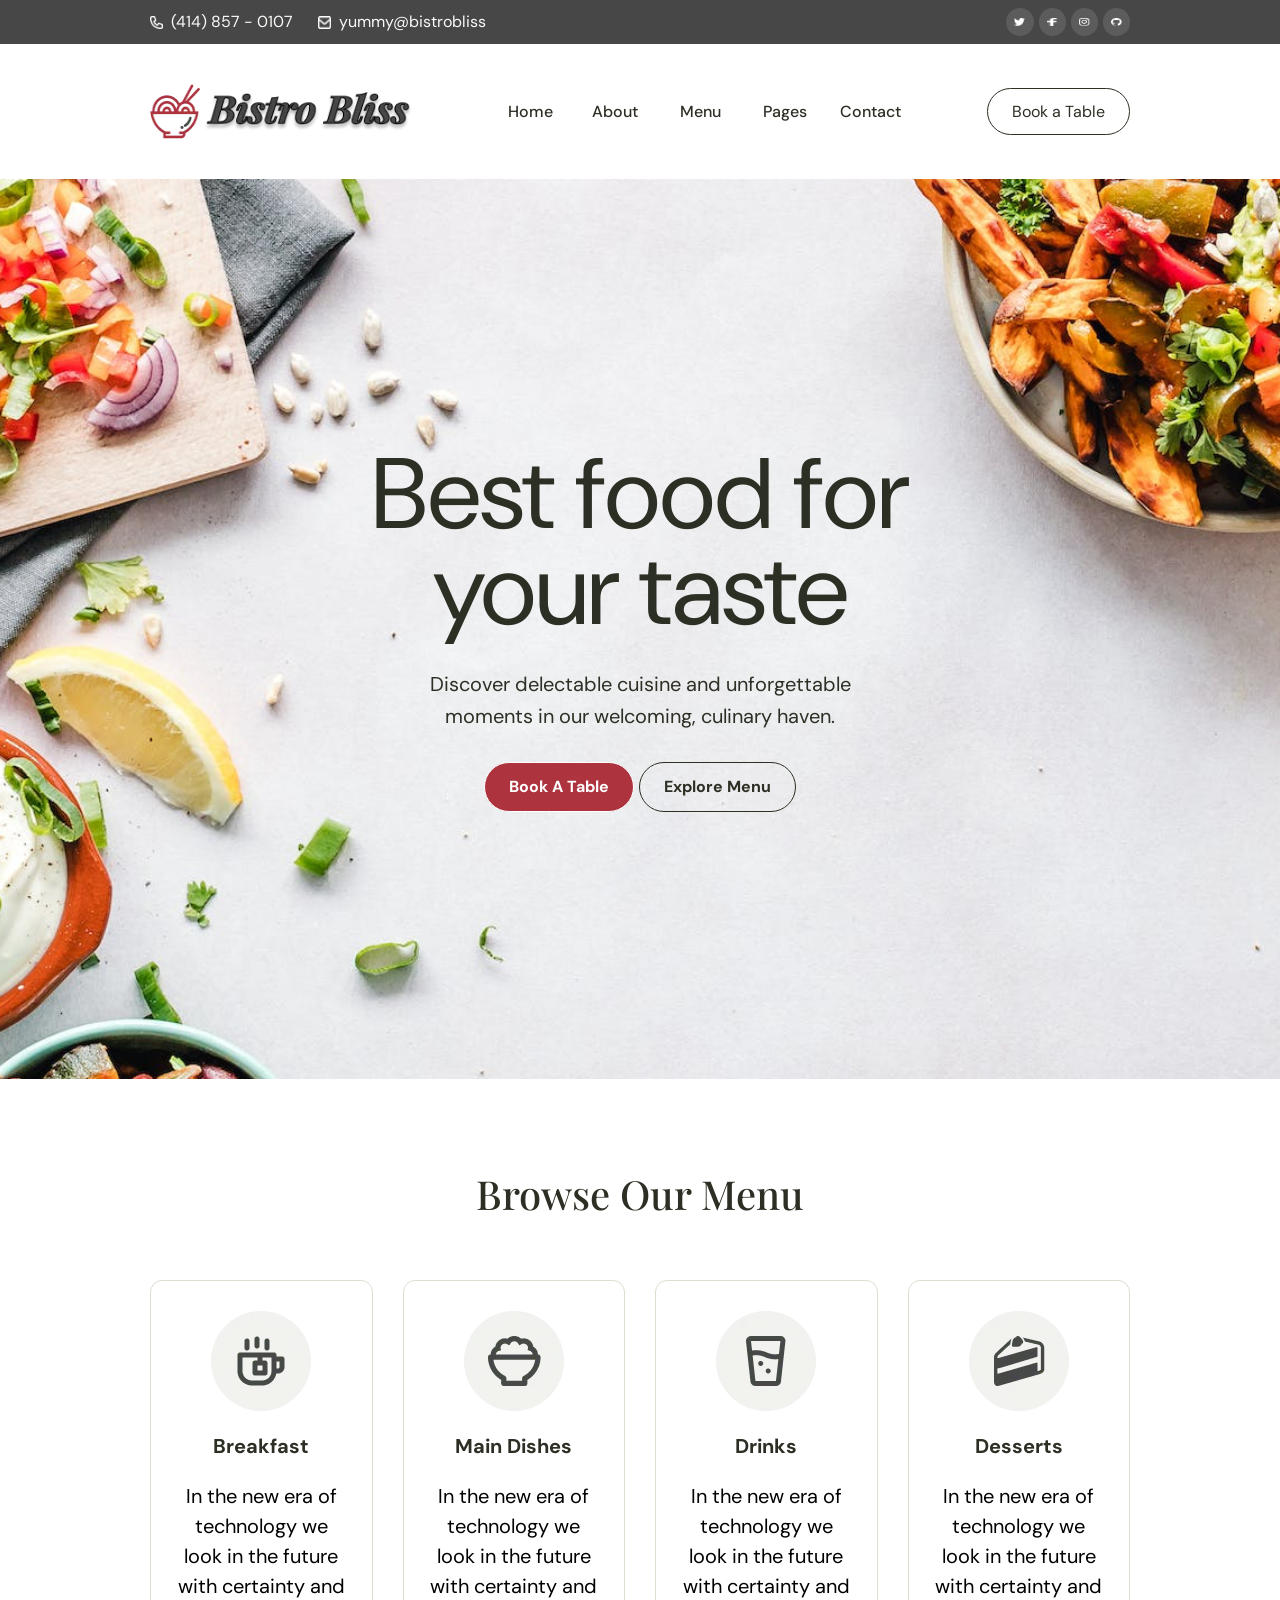
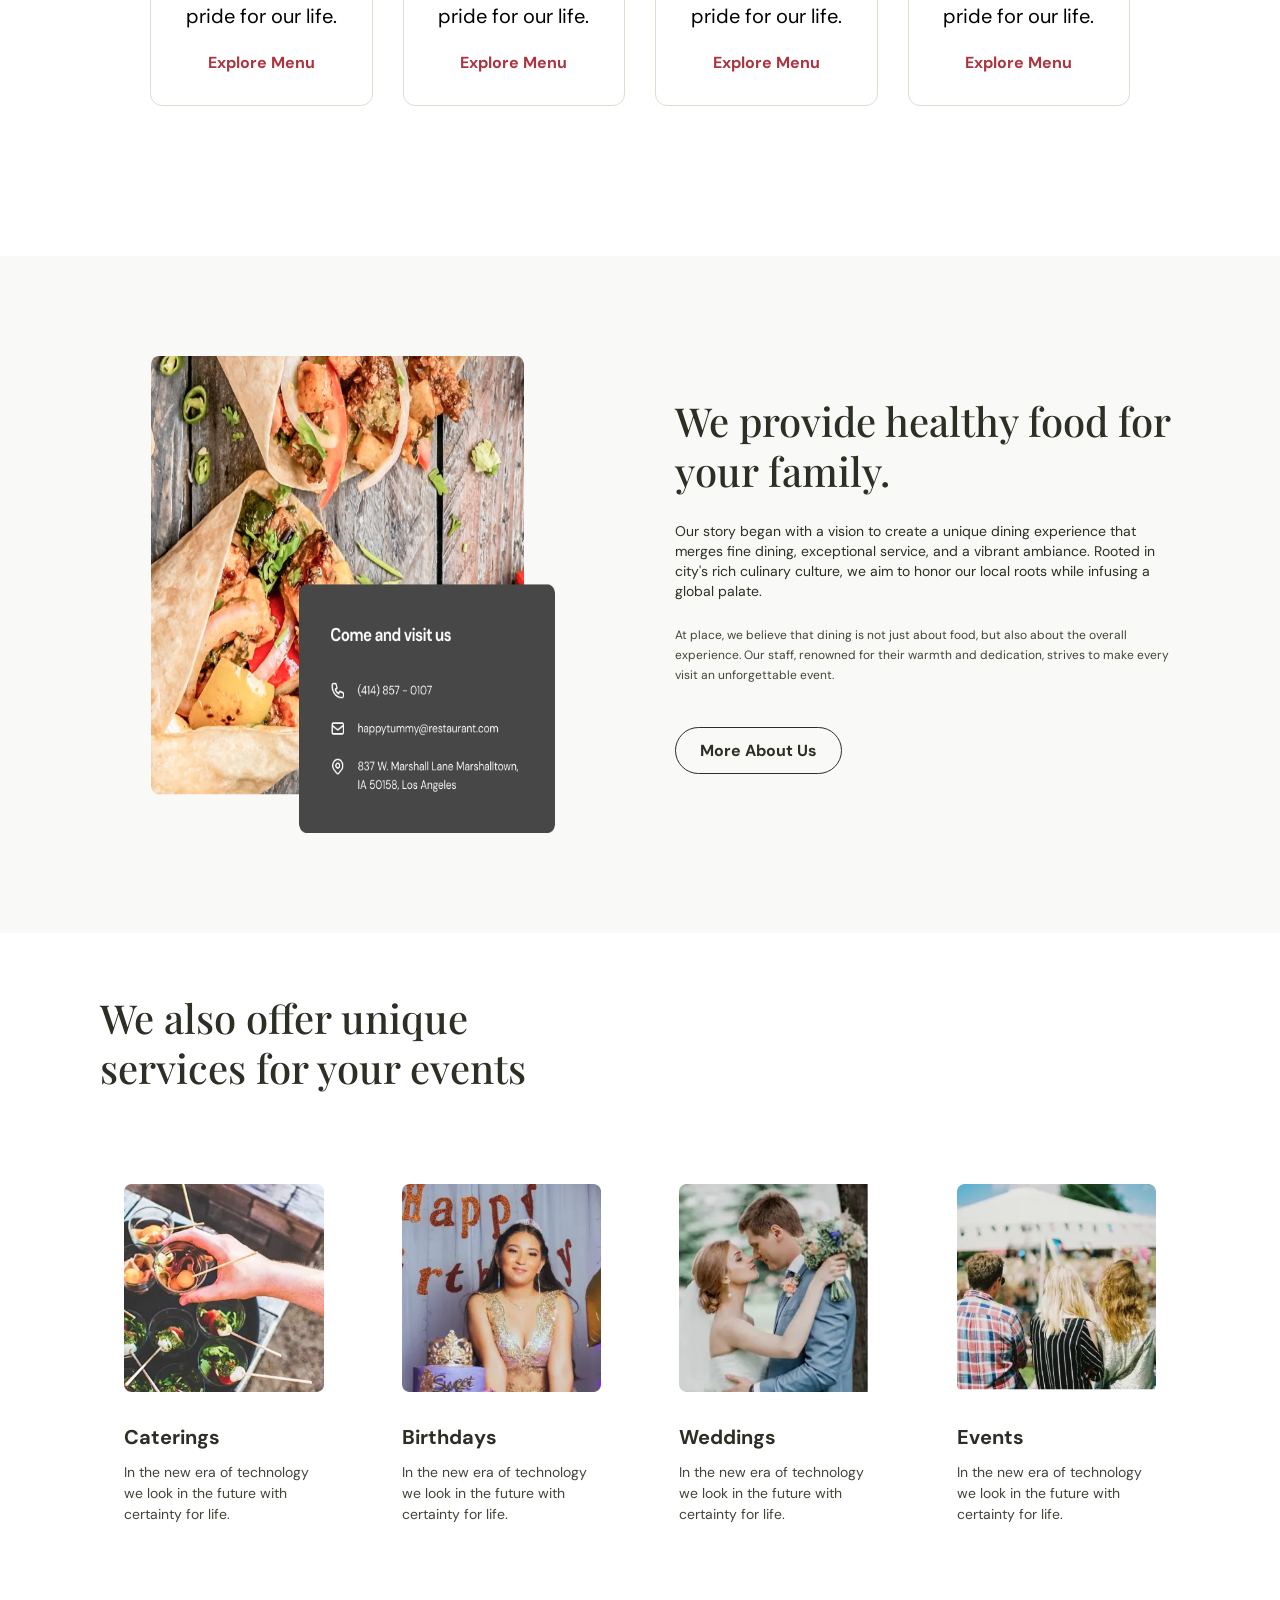
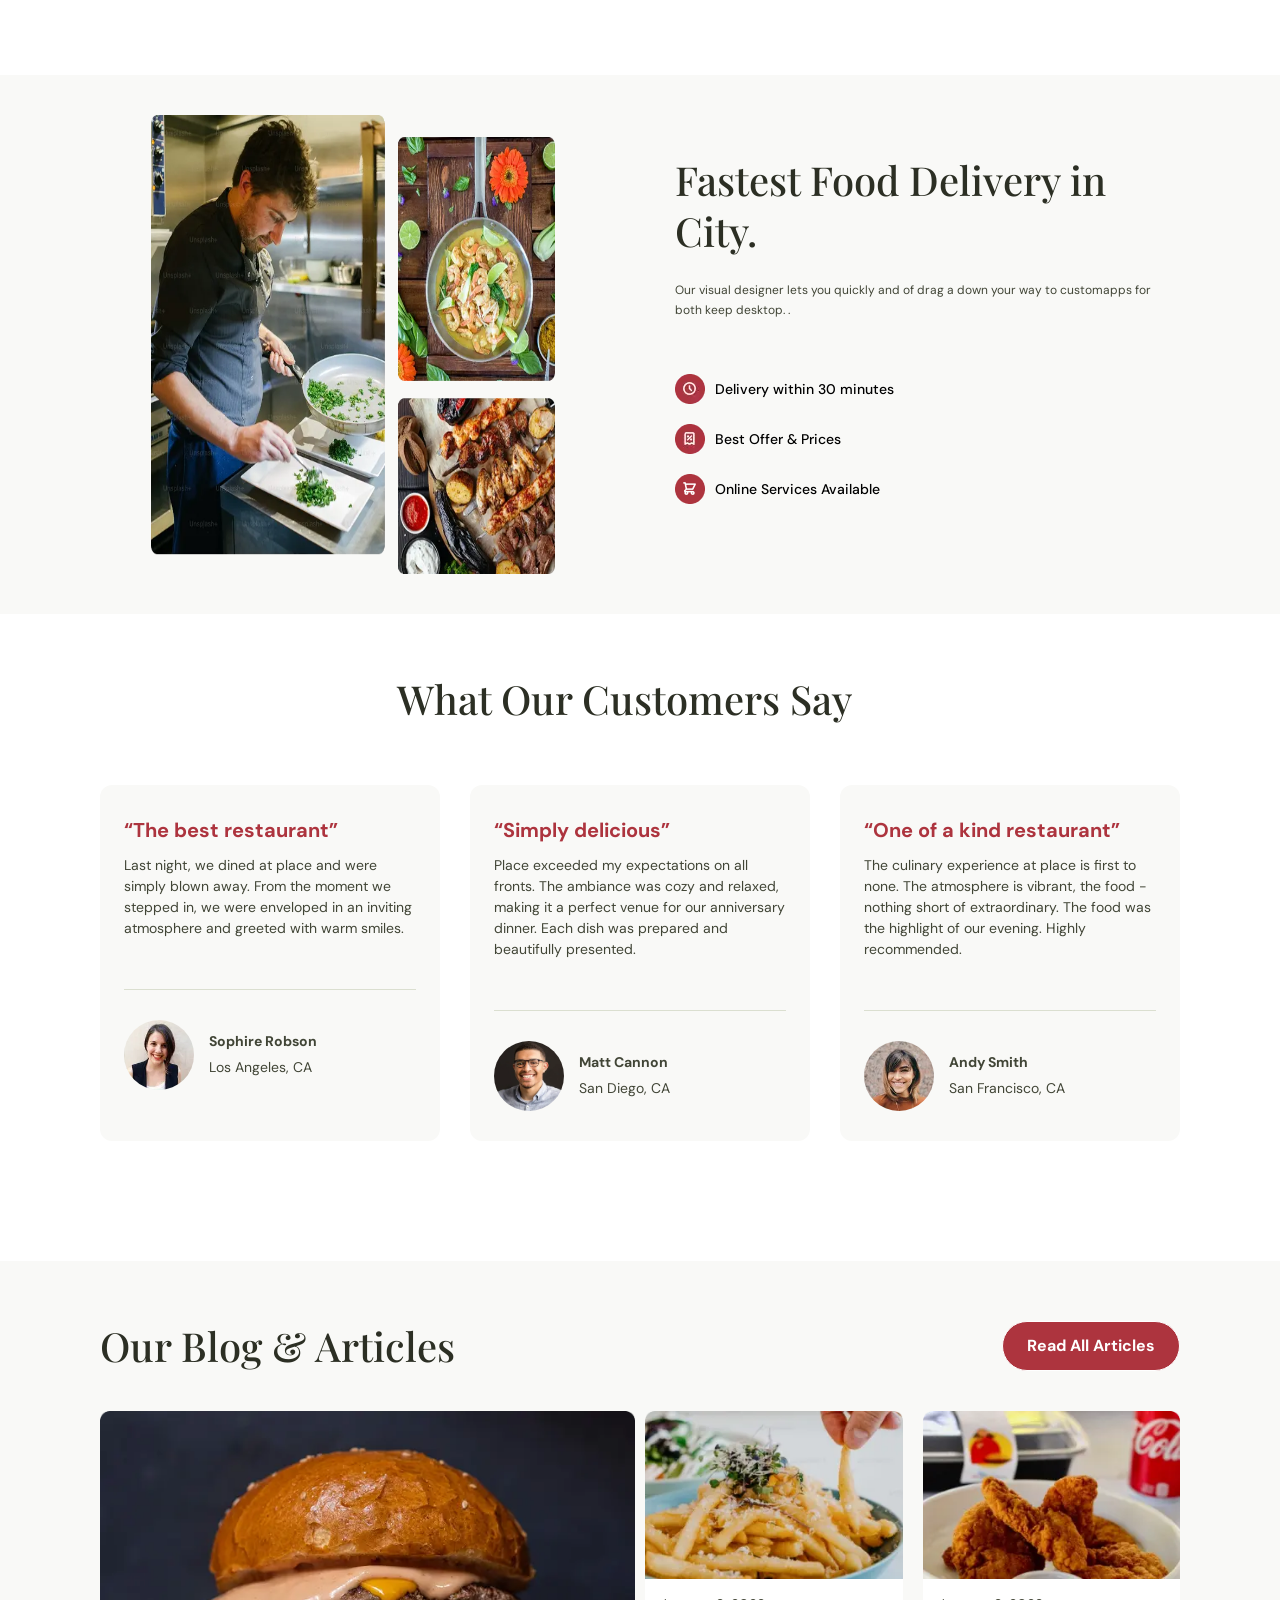
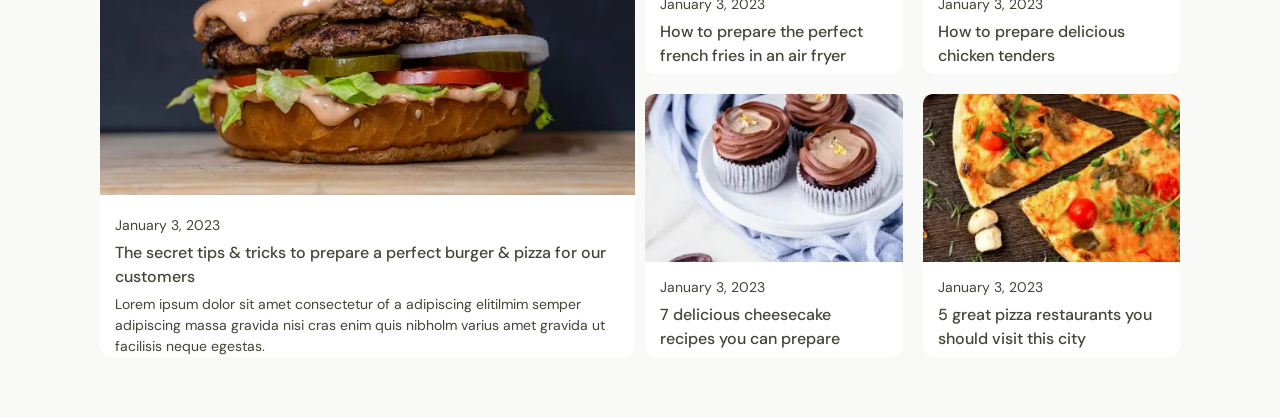
==== commit b2099bb5: "homepage_blog_respo" ====
--- a/index.html
+++ b/index.html
@@ -240,9 +240,9 @@
     </section>
     <section class="blog  py-[40px]  px-[20px] md:px-[50px] lg:px-[100px] lg:py-[60px]  bg-backgrond">
         <div class="container_auto ">
-            <div class="flex  justify-between" >
+            <div class="flex  justify-between pb-[40px]" >
               <h2 class=" text-main text-[20px] md:text-[30px] lg:text-[40px] w-[90%] md:w-[50%] lg:w-[45%]  " >Our Blog & Articles</h2>
-               <a href="#" class="button bg-redbutton text-forground button_hover">Read All Articles </a>
+               <a href="#" class="button text-center bg-redbutton text-forground button_hover">Read All Articles </a>
             </div>
             <div class="grid sm:gap-[10px] xl:gap-[10px] grid-cols-1 lg:grid-cols-2 flex-1">
             <div class=" serve_items h-full block">
@@ -254,34 +254,34 @@
             
         </div>
             </div>
-            <div class="grid sm:gap-[10px] xl:gap-[10px] grid-cols-1 lg:grid-cols-2 h-full flex-1">
+            <div class="grid sm:gap-[10px] xl:gap-[20px] grid-cols-1 md:grid-cols-2 h-full flex-1">
              <div class=" serve_items ">
-           <img src="./img/blog/Mask group (3).webp" alt="kebab-set" class="">
-           <div class="serveices_info flex flex-col gap-[5px]">
-           <h3 class="text-main text-[14px] md:text-[18px] lg:text-[20px]" >Caterings</h3>
-           <p class=" text-menup text-[10px] md:text-[12px]  lg:text-[14px]">In the new era of technology we look in the future with certainty for life.</p>
+           <img src="./img/blog/bottato.webp" alt="bottato" class="">
+           <div class="serveices_info flex flex-col gap-[5px]  px-[15px]">
+          <span class="text-menup  text-[10px] md:text-[12px]  lg:text-[14px] ">January 3, 2023</span>
+          <p class=" text-menup  text-[12px] md:text-[14px]  lg:text-[16px] font-medium">How to prepare the perfect french fries in an air fryer</p>
+            </div>
+            </div>
+            <div class=" serve_items ">
+           <img src="./img/blog/meat.webp" alt="meat" class="">
+           <div class="serveices_info flex flex-col gap-[5px]  px-[15px]">
+            <span class="text-menup  text-[10px] md:text-[12px]  lg:text-[14px] ">January 3, 2023</span>
+          <p class=" text-menup  text-[12px] md:text-[14px]  lg:text-[16px] font-medium">How to prepare delicious chicken tenders</p>
            </div>
             </div>
             <div class=" serve_items ">
-           <img src="./img/blog/Mask group (3).webp" alt="kebab-set" class="">
-           <div class="serveices_info flex flex-col gap-[5px]">
-           <h3 class="text-main text-[14px] md:text-[18px] lg:text-[20px]" >Caterings</h3>
-           <p class=" text-menup text-[10px] md:text-[12px]  lg:text-[14px]">In the new era of technology we look in the future with certainty for life.</p>
+           <img src="./img/blog/cake.webp" alt="cake" class="">
+           <div class="serveices_info flex flex-col gap-[5px]  px-[15px]">
+           <span class="text-menup  text-[10px] md:text-[12px]  lg:text-[14px]">January 3, 2023</span>
+          <p class=" text-menup  text-[12px] md:text-[14px]  lg:text-[16px] font-medium">7 delicious cheesecake recipes you can prepare</p>
            </div>
             </div>
             <div class=" serve_items ">
-           <img src="./img/blog/Mask group (3).webp" alt="kebab-set" class="">
-           <div class="serveices_info flex flex-col gap-[5px]">
-           <h3 class="text-main text-[14px] md:text-[18px] lg:text-[20px]" >Caterings</h3>
-           <p class=" text-menup text-[10px] md:text-[12px]  lg:text-[14px]">In the new era of technology we look in the future with certainty for life.</p>
-           </div>
-            </div>
-            <div class=" serve_items ">
-           <img src="./img/blog/Mask group (3).webp" alt="kebab-set" class="">
-           <div class="serveices_info flex flex-col gap-[5px]">
-           <h3 class="text-main text-[14px] md:text-[18px] lg:text-[20px]" >Caterings</h3>
-           <p class=" text-menup text-[10px] md:text-[12px]  lg:text-[14px]">In the new era of technology we look in the future with certainty for life.</p>
-           </div>
+           <img src="./img/blog/bizza.webp" alt="bizza" class="">
+           <div class="serveices_info flex flex-col gap-[5px] px-[15px]">
+            <span class="text-menup  text-[10px] md:text-[12px]  lg:text-[14px] ">January 3, 2023</span>
+          <p class=" text-menup  text-[12px] md:text-[14px]  lg:text-[16px] font-medium">5 great pizza restaurants you should visit this city</p>
+            </div>
             </div>
 
             </div>
--- a/src/output.css
+++ b/src/output.css
@@ -290,7 +290,7 @@
   .serve_items {
     display: flex;
     flex-direction: column;
-    gap: 30px;
+    gap: 15px;
     border-radius: 12px;
     background-color: var(--color-white);
   }
@@ -322,6 +322,9 @@
   .inline-block {
     display: inline-block;
   }
+  .table {
+    display: table;
+  }
   .h-\[8px\] {
     height: 8px;
   }
@@ -390,6 +393,12 @@
   }
   .flex-1 {
     flex: 1;
+  }
+  .border-collapse {
+    border-collapse: collapse;
+  }
+  .resize {
+    resize: both;
   }
   .grid-cols-1 {
     grid-template-columns: repeat(1, minmax(0, 1fr));
@@ -460,6 +469,10 @@
   .rounded-full {
     border-radius: calc(infinity * 1px);
   }
+  .border {
+    border-style: var(--tw-border-style);
+    border-width: 1px;
+  }
   .border-\[1\.5px\] {
     border-style: var(--tw-border-style);
     border-width: 1.5px;
@@ -493,6 +506,9 @@
   .object-cover {
     object-fit: cover;
   }
+  .px-\[1\] {
+    padding-inline: 1;
+  }
   .px-\[5px\] {
     padding-inline: 5px;
   }
@@ -522,6 +538,9 @@
   }
   .pt-\[20px\] {
     padding-top: 20px;
+  }
+  .pb-\[40px\] {
+    padding-bottom: 40px;
   }
   .text-center {
     text-align: center;
@@ -606,6 +625,13 @@
   }
   .text-muted {
     color: var(--color-muted);
+  }
+  .underline {
+    text-decoration-line: underline;
+  }
+  .outline {
+    outline-style: var(--tw-outline-style);
+    outline-width: 1px;
   }
   .sm\:gap-\[10px\] {
     @media (width >= 40rem) {
@@ -887,6 +913,11 @@
       gap: 10px;
     }
   }
+  .xl\:gap-\[20px\] {
+    @media (width >= 80rem) {
+      gap: 20px;
+    }
+  }
   .xl\:gap-\[70px\] {
     @media (width >= 80rem) {
       gap: 70px;
@@ -945,12 +976,18 @@
   syntax: "*";
   inherits: false;
 }
+@property --tw-outline-style {
+  syntax: "*";
+  inherits: false;
+  initial-value: solid;
+}
 @layer properties {
   @supports ((-webkit-hyphens: none) and (not (margin-trim: inline))) or ((-moz-orient: inline) and (not (color:rgb(from red r g b)))) {
     *, ::before, ::after, ::backdrop {
       --tw-border-style: solid;
       --tw-font-weight: initial;
       --tw-leading: initial;
+      --tw-outline-style: solid;
     }
   }
 }
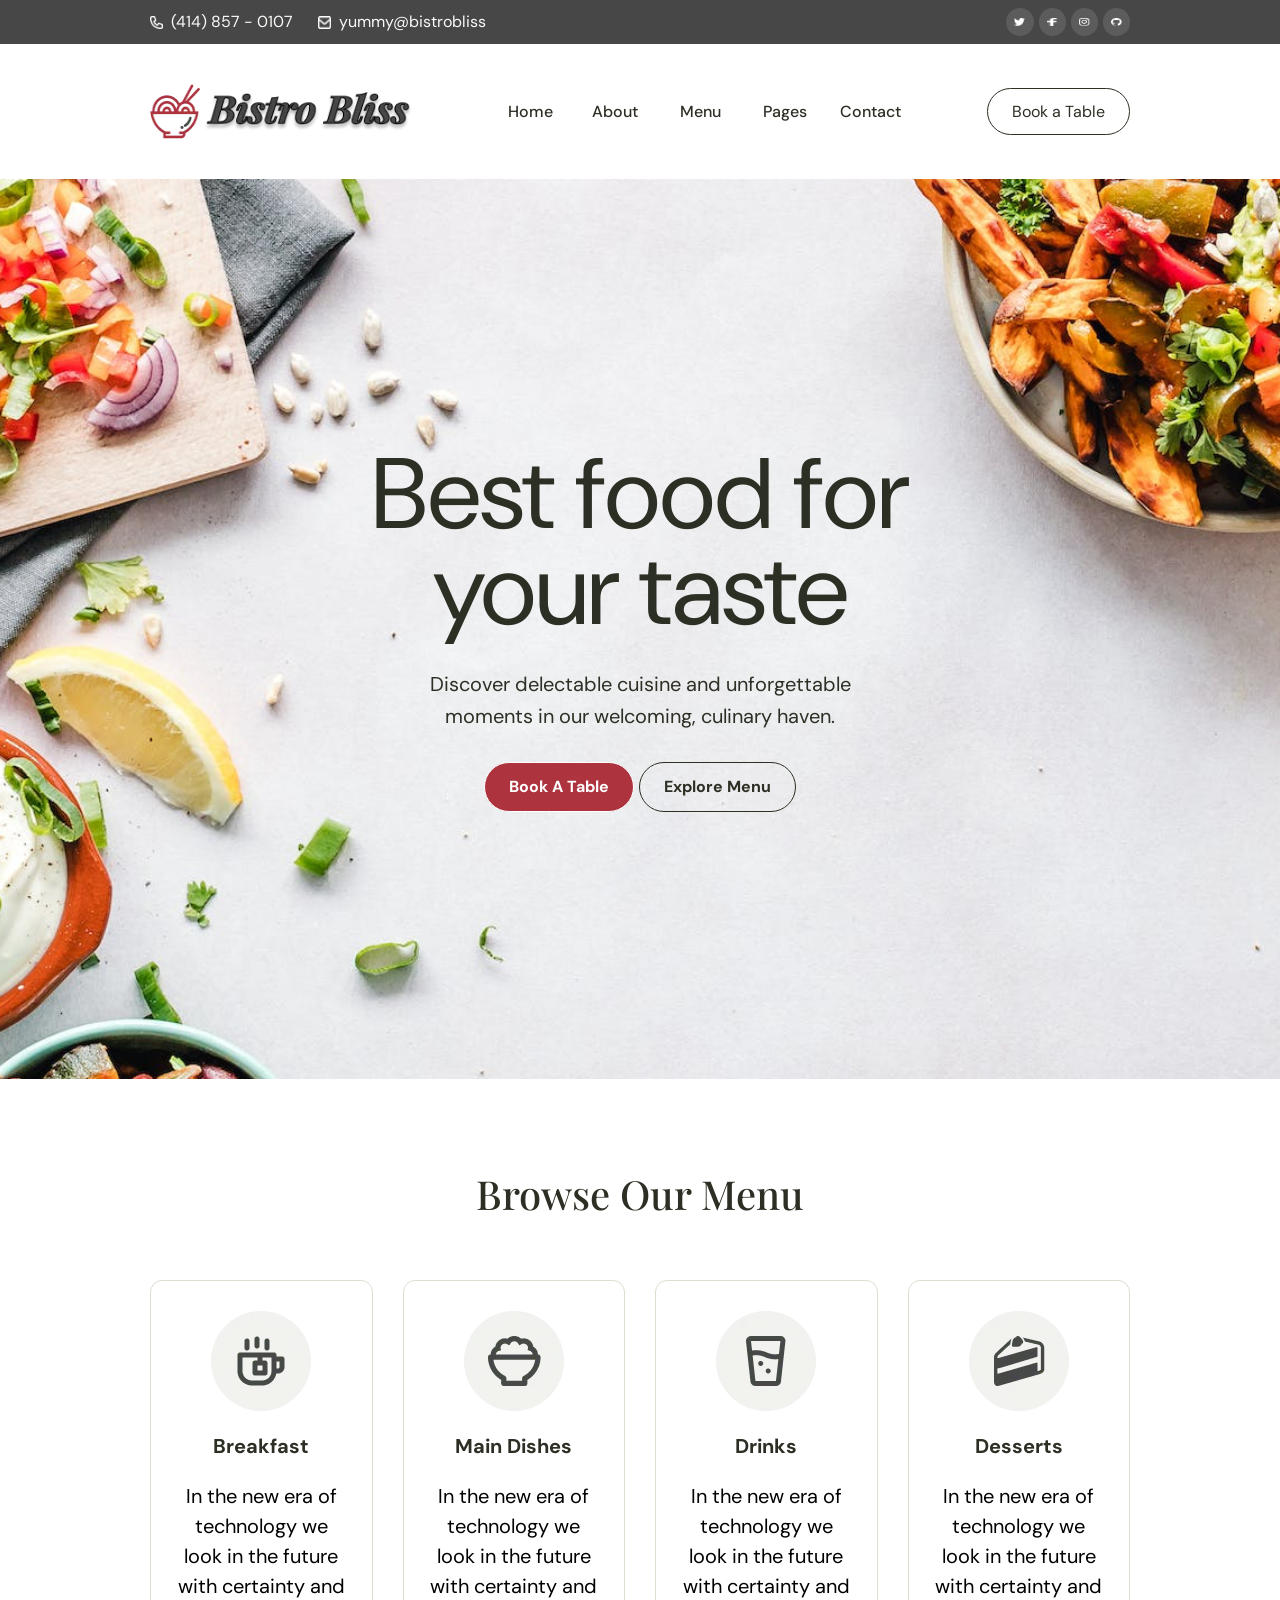
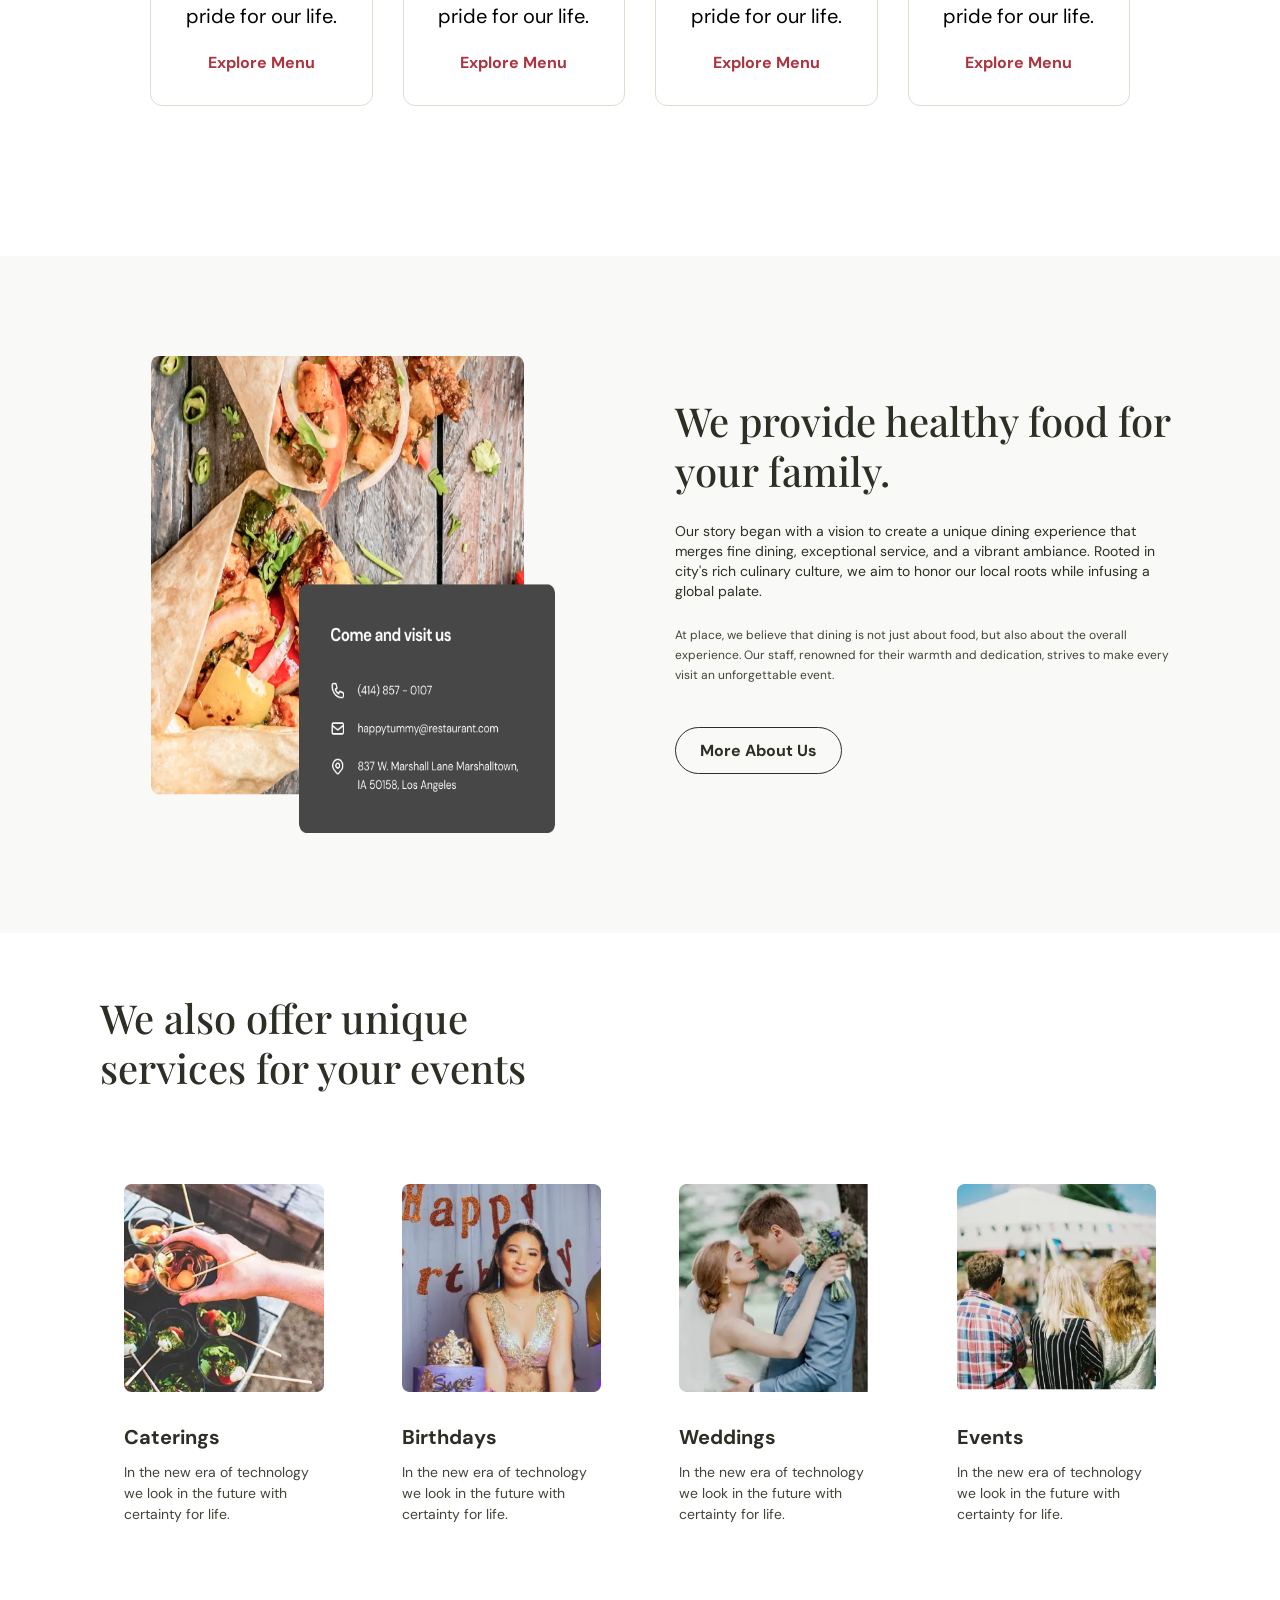
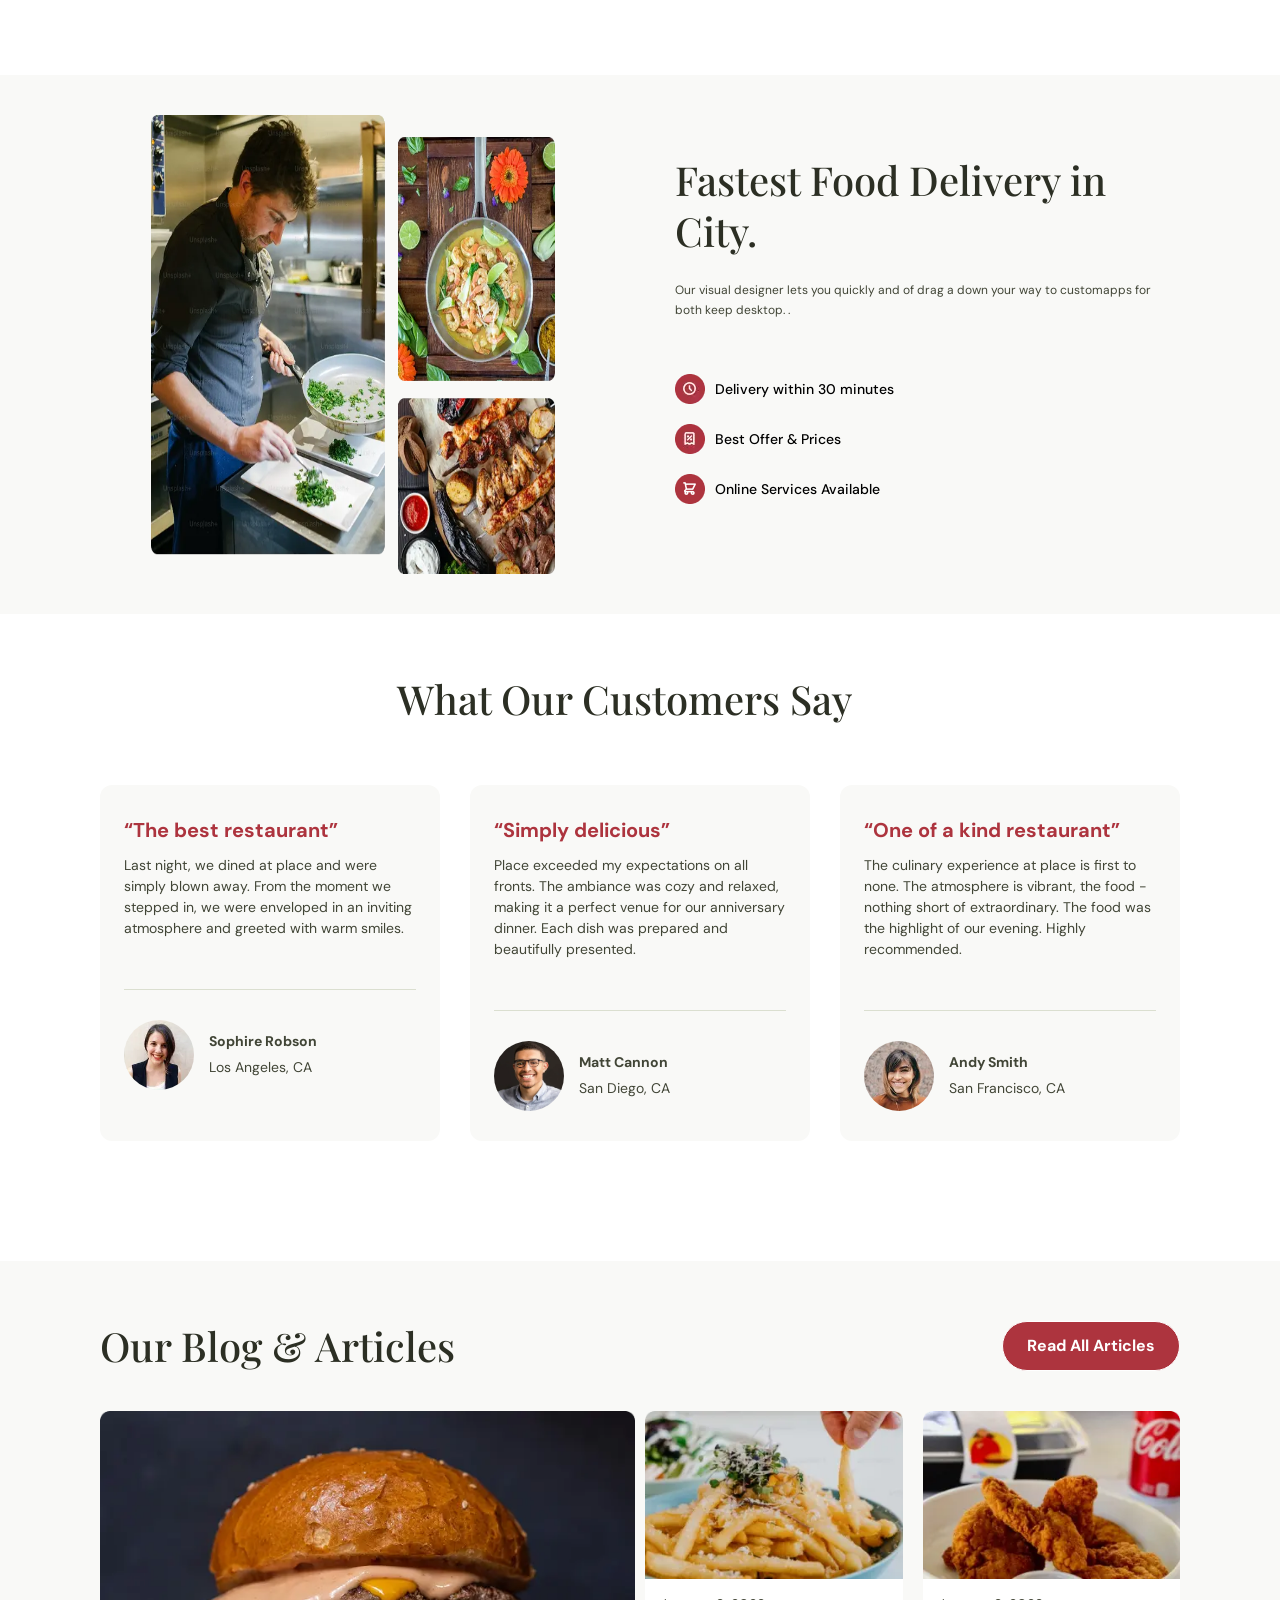
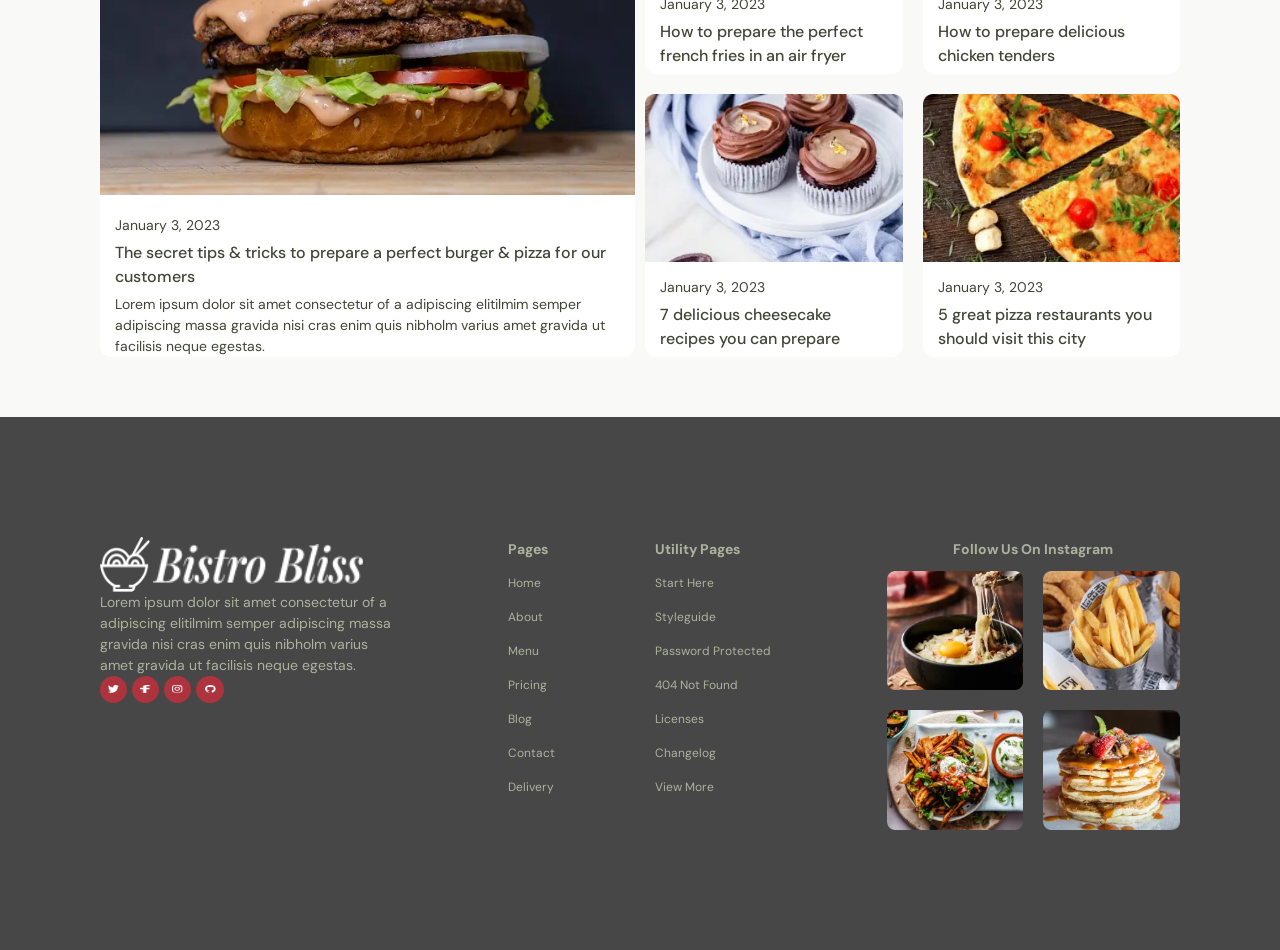
==== commit 420dd71e: "homepage_footer_respo" ====
--- a/index.html
+++ b/index.html
@@ -288,5 +288,66 @@
             </div>
         </div>
     </section>
+    <footer class="  py-[40px]  px-[20px] md:px-[50px] lg:px-[100px] lg:py-[60px] bg-topbar mx-auto">
+          <div class="container_auto grid grid-cols-1 md:grid-cols-2 lg:grid-cols-3 md:gap-[30px] lg:gap-[100px] md:py-[60px] gap-[20px] py-[30px]">
+            <div class="left_footer items-center ">
+            <div class="left_footer flex items-center gap-[3px]" >
+                <img src="./img/footer/Vector.png" alt="japanese-food" class="w-[25px] h-[20px] md:w-[40px] h-[45px] xl:w-[50px] h-[55px]">
+                <img src="./img/footer/Cuisine (1).webp" alt="Cuisine" class="w-[140px] h-[10px] md:w-[190px] h-[30px] xl:w-[210px] h-[40px]">
+            </div>
+            <div class="mid_left_footer">
+             <p class=" text-[#ADB29E]  text-[10px] md:text-[12px]  lg:text-[14px] ">Lorem ipsum dolor sit amet consectetur of a adipiscing elitilmim semper adipiscing massa gravida nisi cras enim quis nibholm varius amet gravida ut facilisis neque egestas.</p>
+            </div>
+            <div class="end_left_footer flex gap-[5px]">
+                <div class="icons_footer_right">
+                <img src="./img/icons/twitter.webp" alt="twitter" class="w-[11px] h-[8px]  ">
+                </div>
+                <div class="icons_footer_right">
+                <img src="./img/icons/facbook.webp" alt="facbook" class="w-[11px] h-[8px]">
+                </div>
+                <div class="icons_footer_right">
+                <img src="./img/icons/insta.webp" alt="insta" class="w-[11px] h-[8px]">
+                </div>
+                <div class="icons_footer_right">
+                <img src="./img/icons/githup.webp" alt="githup" class="w-[11px] h-[8px]">
+                </div>
+            </div>
+          </div>
+          
+          <div class="mid_footer flex  gap-[100px] justify-center ">
+            <div class="page flex flex-col gap-[10px]">
+                <span class="font-bold  text-[10px] md:text-[14px] leading-[24px] text-[#ADB29E]">Pages</span>
+                 <a href="#" class=" text-[10px] md:text-[12px] leading-[24px] text-[#ADB29E]">Home</a>
+                 <a href="#" class=" text-[10px] md:text-[12px] leading-[24px] text-[#ADB29E]">About</a>
+                 <a href="#" class=" text-[10px] md:text-[12px] leading-[24px] text-[#ADB29E]">Menu</a>
+                 <a href="#" class=" text-[10px] md:text-[12px] leading-[24px] text-[#ADB29E]">Pricing</a>
+                 <a href="#" class=" text-[10px] md:text-[12px] leading-[24px] text-[#ADB29E]">Blog</a>
+                 <a href="#" class=" text-[10px] md:text-[12px] leading-[24px] text-[#ADB29E]">Contact</a>
+                 <a href="#" class=" text-[10px] md:text-[12px] leading-[24px] text-[#ADB29E]">Delivery</a>
+            </div>
+            <div class="utiity_page flex flex-col gap-[10px]">
+                <span class="font-bold  text-[10px] md:text-[14px] leading-[24px] text-[#ADB29E]">Utility Pages</span>
+                 <a href="#" class=" text-[10px] md:text-[12px] leading-[24px] text-[#ADB29E]">Start Here</a>
+                 <a href="#" class=" text-[10px] md:text-[12px] leading-[24px] text-[#ADB29E]">Styleguide</a>
+                 <a href="#" class=" text-[10px] md:text-[12px] leading-[24px] text-[#ADB29E]">Password Protected</a>
+                 <a href="#" class=" text-[10px] md:text-[12px] leading-[24px] text-[#ADB29E]">404 Not Found</a>
+                 <a href="#" class=" text-[10px] md:text-[12px] leading-[24px] text-[#ADB29E]">Licenses</a>
+                 <a href="#" class=" text-[10px] md:text-[12px] leading-[24px] text-[#ADB29E]">Changelog</a>
+                 <a href="#" class=" text-[10px] md:text-[12px] leading-[24px] text-[#ADB29E]">View More</a>
+            </div>
+          </div>
+          <div class="right_footer flex flex-col gap-[10px] items-center">
+            <div>
+             <span class="font-bold  text-[10px] md:text-[14px] leading-[24px] text-[#ADB29E] ">Follow Us On Instagram</span>
+             </div>
+             <div class="footer_img grid sm:gap-[10px] xl:gap-[20px] grid-cols-1 md:grid-cols-2 h-full ">
+                <img src="./img/footer/egg (1).webp" alt="egg">
+                <img src="./img/footer/botato.webp" alt="botato">
+                <img src="./img/footer/salad.webp" alt="salad">
+                <img src="./img/footer/cake.webp" alt="cake">
+             </div>
+          </div>
+          </div>
+    </footer>
 </body>
 </html>
--- a/src/output.css
+++ b/src/output.css
@@ -251,6 +251,29 @@
       width: 77px;
     }
   }
+  .icons_footer_right {
+    display: flex;
+    height: 20px;
+    width: 20px;
+    align-items: center;
+    justify-content: center;
+    border-radius: calc(infinity * 1px);
+    background-color: var(--color-muted);
+    transition-property: .5s;
+    transition-timing-function: var(--tw-ease, var(--default-transition-timing-function));
+    transition-duration: var(--tw-duration, var(--default-transition-duration));
+    &:hover {
+      @media (hover: hover) {
+        background-color: var(--color-gray-500);
+      }
+    }
+    @media (width >= 48rem) {
+      height: 27.17px;
+    }
+    @media (width >= 48rem) {
+      width: 27.17px;
+    }
+  }
   .icons_topbar_right {
     display: flex;
     height: 15px;
@@ -422,6 +445,9 @@
   .justify-center {
     justify-content: center;
   }
+  .justify-items-center {
+    justify-items: center;
+  }
   .gap-\[3px\] {
     gap: 3px;
   }
@@ -442,6 +468,12 @@
   }
   .gap-\[24px\] {
     gap: 24px;
+  }
+  .gap-\[50px\] {
+    gap: 50px;
+  }
+  .gap-\[100px\] {
+    gap: 100px;
   }
   .button {
     border-radius: 118px;
@@ -506,9 +538,6 @@
   .object-cover {
     object-fit: cover;
   }
-  .px-\[1\] {
-    padding-inline: 1;
-  }
   .px-\[5px\] {
     padding-inline: 5px;
   }
@@ -614,6 +643,9 @@
     --tw-font-weight: var(--font-weight-normal);
     font-weight: var(--font-weight-normal);
   }
+  .text-\[\#ADB29E\] {
+    color: #ADB29E;
+  }
   .text-forground {
     color: var(--color-forground);
   }
@@ -673,11 +705,21 @@
       width: 190px;
     }
   }
+  .md\:flex-1 {
+    @media (width >= 48rem) {
+      flex: 1;
+    }
+  }
   .md\:grid-cols-2 {
     @media (width >= 48rem) {
       grid-template-columns: repeat(2, minmax(0, 1fr));
     }
   }
+  .md\:gap-\[0px\] {
+    @media (width >= 48rem) {
+      gap: 0px;
+    }
+  }
   .md\:gap-\[25px\] {
     @media (width >= 48rem) {
       gap: 25px;
@@ -688,6 +730,11 @@
       gap: 30px;
     }
   }
+  .md\:gap-\[50px\] {
+    @media (width >= 48rem) {
+      gap: 50px;
+    }
+  }
   .md\:px-\[24px\] {
     @media (width >= 48rem) {
       padding-inline: 24px;
@@ -716,6 +763,11 @@
   .md\:py-\[90px\] {
     @media (width >= 48rem) {
       padding-block: 90px;
+    }
+  }
+  .md\:text-\[1px\] {
+    @media (width >= 48rem) {
+      font-size: 1px;
     }
   }
   .md\:text-\[11px\] {
@@ -824,6 +876,16 @@
   .lg\:grid-cols-3 {
     @media (width >= 64rem) {
       grid-template-columns: repeat(3, minmax(0, 1fr));
+    }
+  }
+  .lg\:gap-\[30px\] {
+    @media (width >= 64rem) {
+      gap: 30px;
+    }
+  }
+  .lg\:gap-\[100px\] {
+    @media (width >= 64rem) {
+      gap: 100px;
     }
   }
   .lg\:px-\[100px\] {
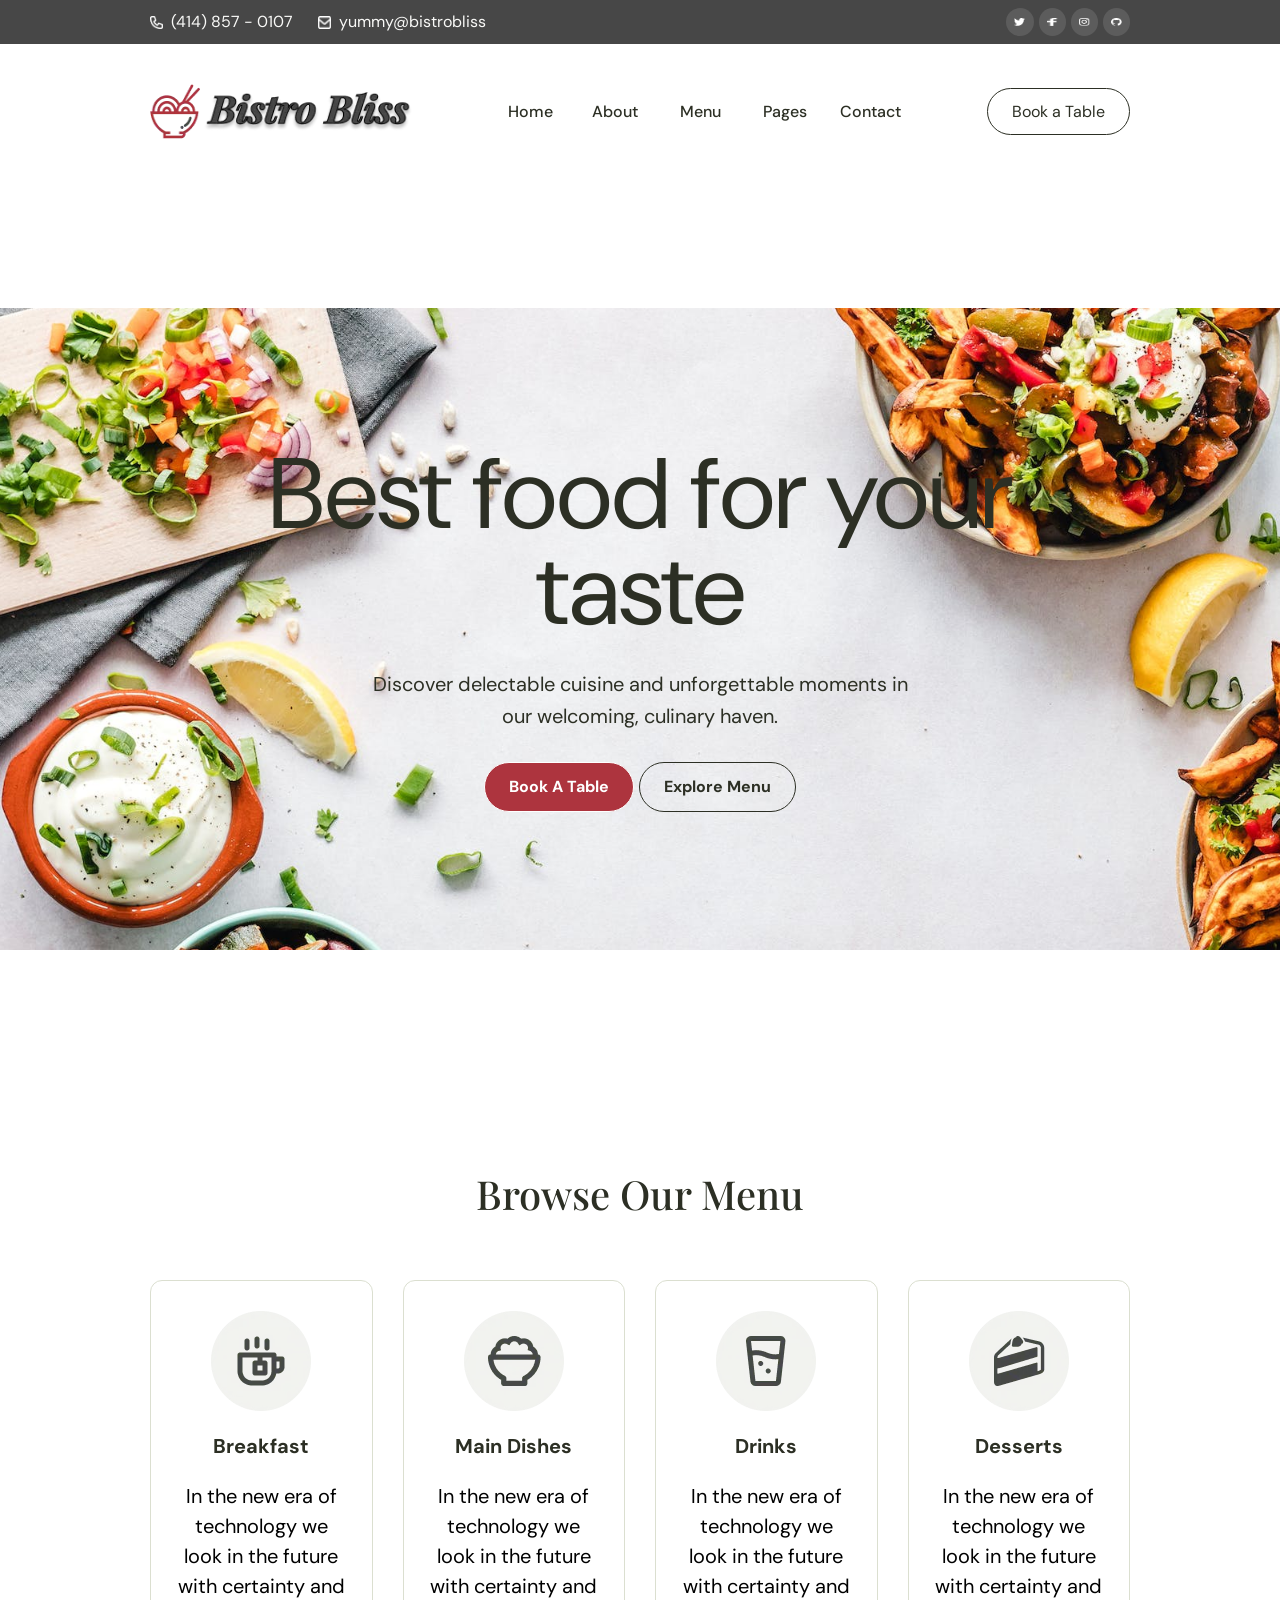
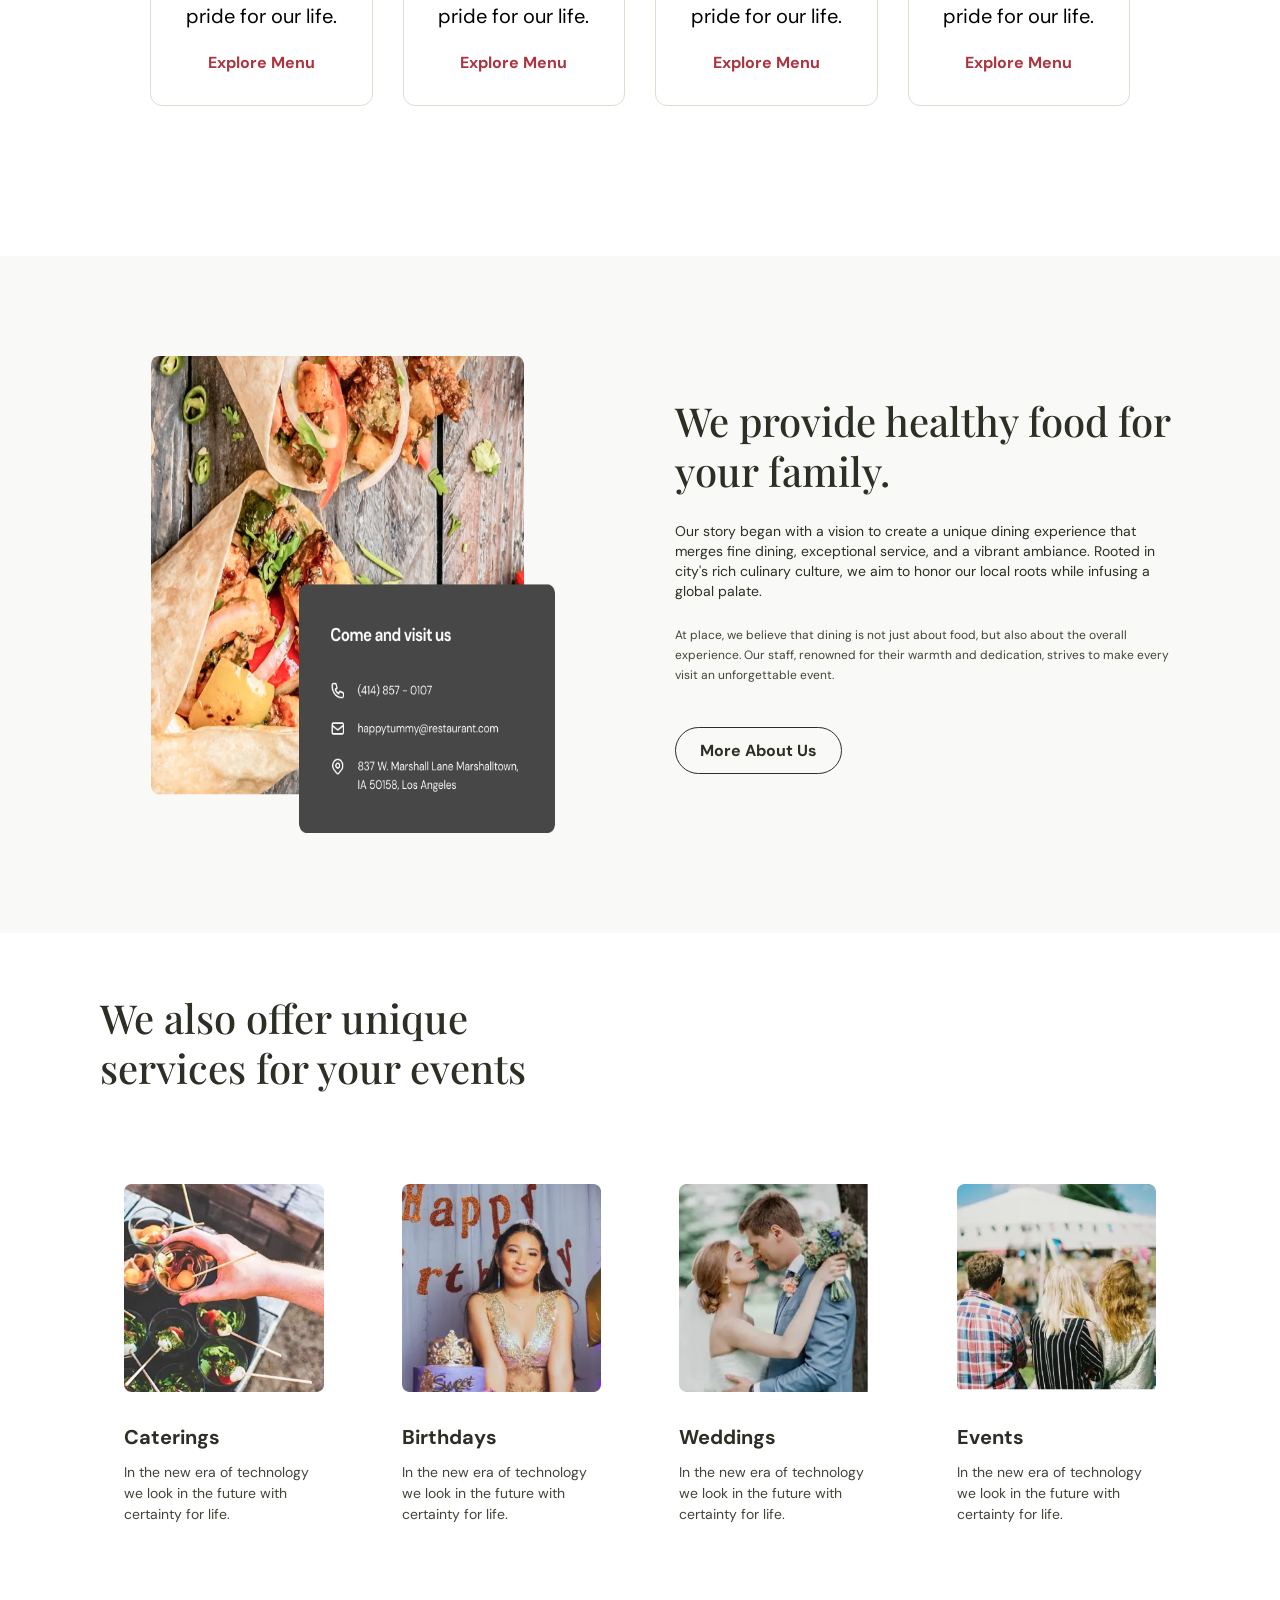
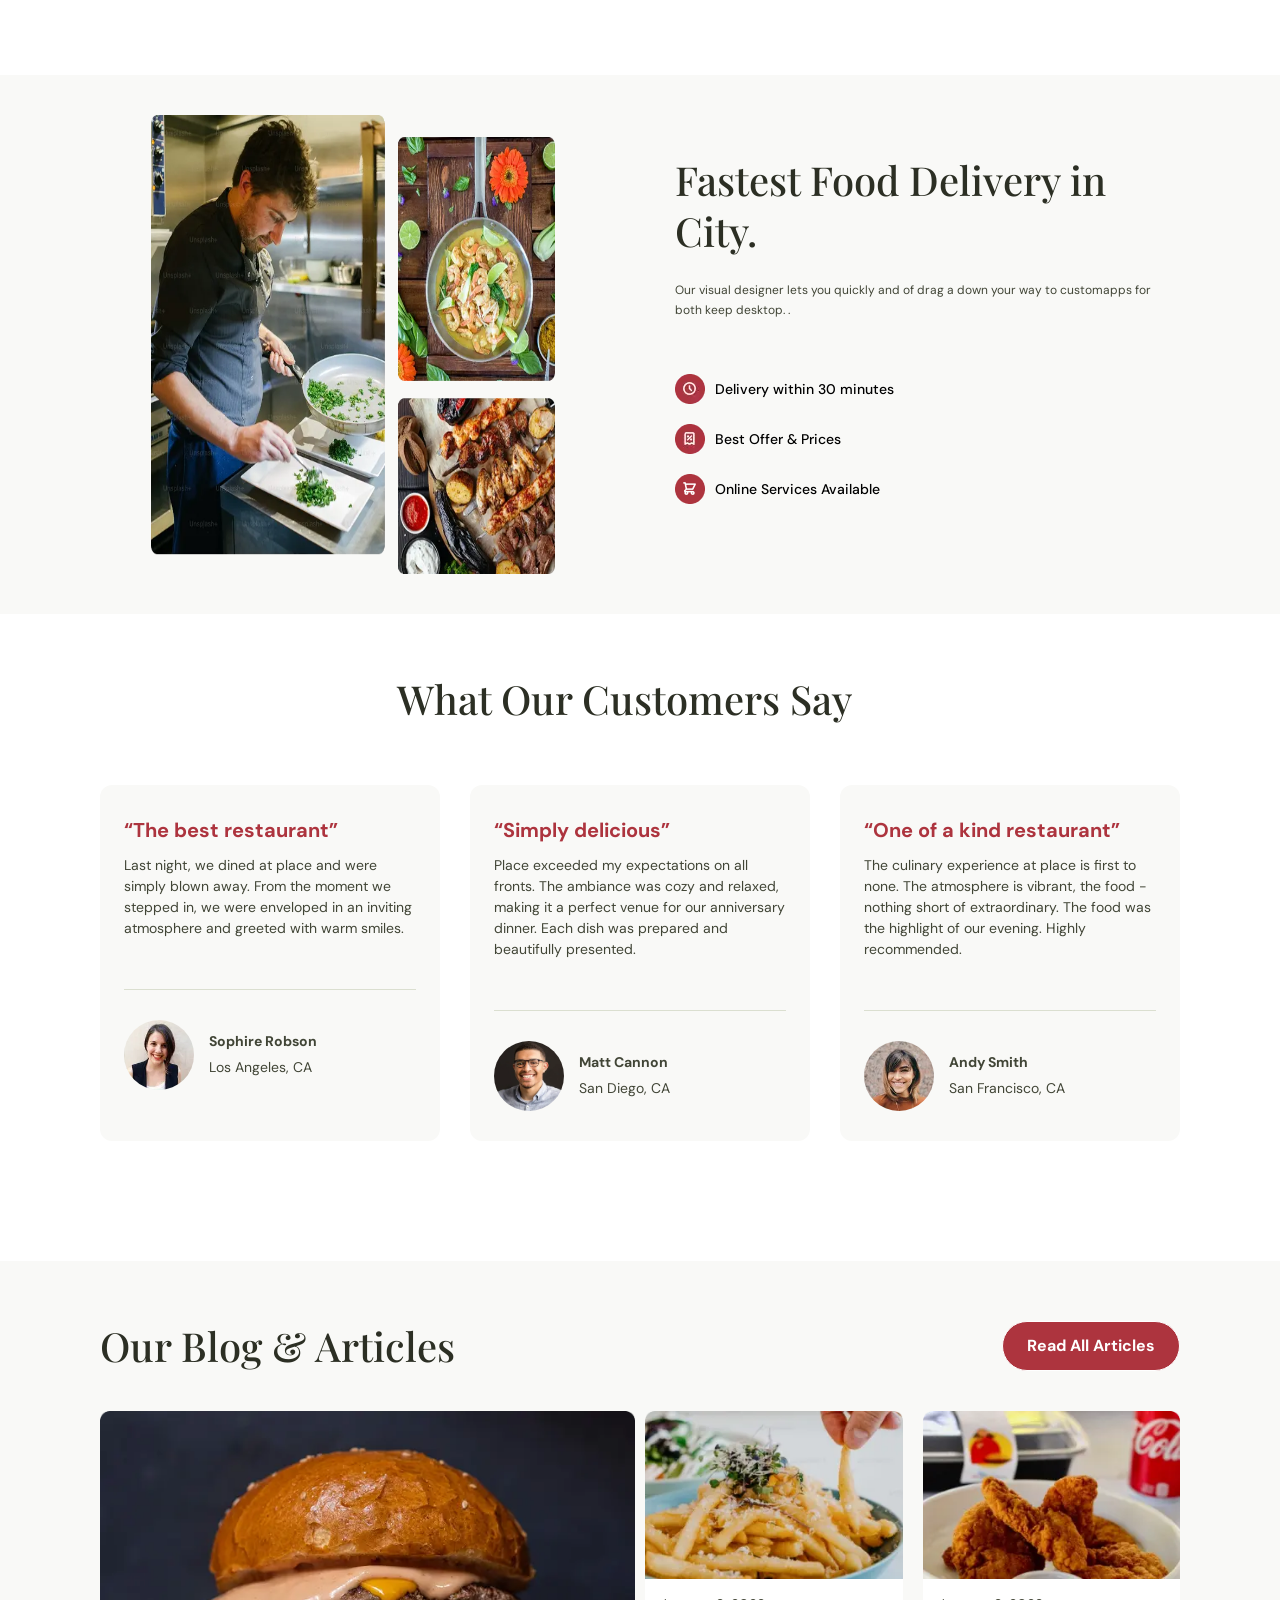
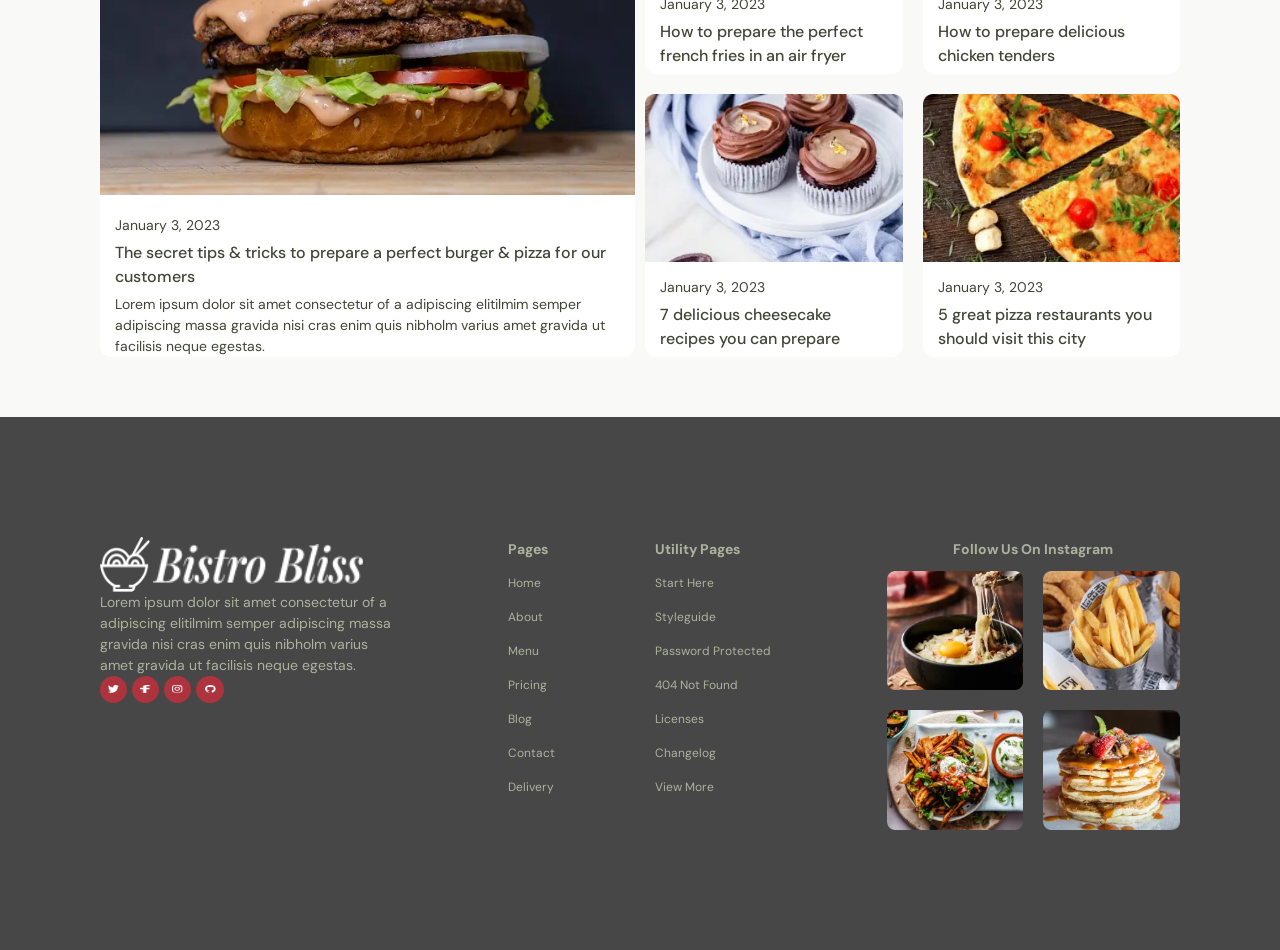
==== commit f9cb0417: "menu_final" ====
--- a/index.html
+++ b/index.html
@@ -49,11 +49,11 @@
             </div>
             <div class="header_list hidden lg:block">
                 <ul class="row gap-[8px]">
-                    <li class="list_hover list_text"> Home</li>
-                    <li class="list_hover list_text">About</li>
-                    <li class="list_hover list_text">Menu</li>
-                    <li class="list_hover list_text">Pages</li>
-                    <li class="list_hover list_text">Contact</li>
+                    <li class="list_hover list_text"> <a href="./index.html"> Home</a> </li>
+                    <li class="list_hover list_text"> <a href="./about.html">About</a> </li>
+                    <li class="list_hover list_text"> <a href="#">Menu</a></li>
+                    <li class="list_hover list_text"> <a href="#">Pages</a></li>
+                    <li class="list_hover list_text"> <a href="#">Contact</a></li>
                 </ul>
             </div>
             <div class="header_button">
@@ -63,8 +63,8 @@
         </div>
         
      </header>
-     <section class="hero relative h-screen">
-     <div> <img src="./img/hero.png" class="w-full h-screen object-cover"></div>
+     <section class="hero relative w-full h-screen">
+     <div> <img src="./img/hero.png" class="w-full h-full object-cover"></div>
      <div  class=" hero_info absolute_hero">
         <h1 class=" fortext font-normal text-[24px] leading-[30px] md:text-[40px] md:leading-[70px] lg:text-[70px] lg:leading-[70px] xl:text-[100px] xl:leading-[96px] ">Best food for your taste </h1>
         <p  class="  w-[100%]  text-[12px] leading-[12px] md:w-[75%]  md:text-[16px] md:leading-[20px] lg:w-[70%]  lg:text-[20px] lg:leading-[32px]">Discover delectable cuisine and unforgettable moments in our welcoming, culinary haven.</p>
@@ -318,7 +318,7 @@
             <div class="page flex flex-col gap-[10px]">
                 <span class="font-bold  text-[10px] md:text-[14px] leading-[24px] text-[#ADB29E]">Pages</span>
                  <a href="#" class=" text-[10px] md:text-[12px] leading-[24px] text-[#ADB29E]">Home</a>
-                 <a href="#" class=" text-[10px] md:text-[12px] leading-[24px] text-[#ADB29E]">About</a>
+                 <a href="./about.html" class=" text-[10px] md:text-[12px] leading-[24px] text-[#ADB29E]">About</a>
                  <a href="#" class=" text-[10px] md:text-[12px] leading-[24px] text-[#ADB29E]">Menu</a>
                  <a href="#" class=" text-[10px] md:text-[12px] leading-[24px] text-[#ADB29E]">Pricing</a>
                  <a href="#" class=" text-[10px] md:text-[12px] leading-[24px] text-[#ADB29E]">Blog</a>
--- a/src/output.css
+++ b/src/output.css
@@ -199,11 +199,51 @@
       gap: 30px;
     }
     @media (width >= 80rem) {
-      width: 50%;
-    }
+      width: 60%;
+    }
+  }
+  .hero {
+    position: absolute;
+    inset: calc(var(--spacing) * 0);
+    margin-inline: auto;
+    display: flex;
+    width: 95%;
+    flex-direction: column;
+    align-items: center;
+    justify-content: center;
+    gap: 15px;
+    text-align: center;
+    color: var(--color-main);
+    @media (width >= 48rem) {
+      width: 90%;
+    }
+    @media (width >= 64rem) {
+      width: 85%;
+    }
+    @media (width >= 64rem) {
+      gap: 30px;
+    }
+    @media (width >= 80rem) {
+      width: 80%;
+    }
+  }
+  .absolute {
+    position: absolute;
   }
   .relative {
     position: relative;
+  }
+  .top-\[20\%\] {
+    top: 20%;
+  }
+  .left-1\/2 {
+    left: calc(1 / 2 * 100%);
+  }
+  .col-span-1 {
+    grid-column: span 1 / span 1;
+  }
+  .col-span-2 {
+    grid-column: span 2 / span 2;
   }
   .container_auto {
     width: 100%;
@@ -226,6 +266,36 @@
   }
   .mx-auto {
     margin-inline: auto;
+  }
+  .button_hero {
+    display: flex;
+    height: 20px;
+    width: 80px;
+    align-items: center;
+    justify-content: center;
+    border-radius: 118px;
+    border-style: var(--tw-border-style);
+    border-width: 1.5px;
+    border-color: #DBDFD0;
+    font-size: 10px;
+    --tw-font-weight: var(--font-weight-bold);
+    font-weight: var(--font-weight-bold);
+    color: var(--color-main);
+    @media (width >= 48rem) {
+      height: 30px;
+    }
+    @media (width >= 48rem) {
+      width: 100px;
+    }
+    @media (width >= 48rem) {
+      font-size: 14px;
+    }
+    @media (width >= 64rem) {
+      height: 48px;
+    }
+    @media (width >= 64rem) {
+      width: 150px;
+    }
   }
   .list_hover {
     display: flex;
@@ -297,6 +367,11 @@
       width: 27.17px;
     }
   }
+  .button_hero_sm {
+    display: grid;
+    grid-template-columns: repeat(3, minmax(0, 1fr));
+    gap: 10px;
+  }
   .menu_items {
     display: flex;
     flex-direction: column;
@@ -345,9 +420,6 @@
   .inline-block {
     display: inline-block;
   }
-  .table {
-    display: table;
-  }
   .h-\[8px\] {
     height: 8px;
   }
@@ -372,9 +444,15 @@
   .h-\[48px\] {
     height: 48px;
   }
+  .h-\[50px\] {
+    height: 50px;
+  }
   .h-\[55px\] {
     height: 55px;
   }
+  .h-\[75vh\] {
+    height: 75vh;
+  }
   .h-\[80\%\] {
     height: 80%;
   }
@@ -393,6 +471,12 @@
   .w-\[25px\] {
     width: 25px;
   }
+  .w-\[50\%\] {
+    width: 50%;
+  }
+  .w-\[50px\] {
+    width: 50px;
+  }
   .w-\[70px\] {
     width: 70px;
   }
@@ -417,11 +501,12 @@
   .flex-1 {
     flex: 1;
   }
-  .border-collapse {
-    border-collapse: collapse;
-  }
-  .resize {
-    resize: both;
+  .-translate-x-1\/2 {
+    --tw-translate-x: calc(calc(1 / 2 * 100%) * -1);
+    translate: var(--tw-translate-x) var(--tw-translate-y);
+  }
+  .transform {
+    transform: var(--tw-rotate-x,) var(--tw-rotate-y,) var(--tw-rotate-z,) var(--tw-skew-x,) var(--tw-skew-y,);
   }
   .grid-cols-1 {
     grid-template-columns: repeat(1, minmax(0, 1fr));
@@ -445,9 +530,6 @@
   .justify-center {
     justify-content: center;
   }
-  .justify-items-center {
-    justify-items: center;
-  }
   .gap-\[3px\] {
     gap: 3px;
   }
@@ -469,11 +551,17 @@
   .gap-\[24px\] {
     gap: 24px;
   }
-  .gap-\[50px\] {
-    gap: 50px;
+  .gap-\[30px\] {
+    gap: 30px;
   }
   .gap-\[100px\] {
     gap: 100px;
+  }
+  .menu_border {
+    border-radius: 12px;
+    border-style: var(--tw-border-style);
+    border-width: 1.5px;
+    border-color: #DBDFD0;
   }
   .button {
     border-radius: 118px;
@@ -501,10 +589,6 @@
   .rounded-full {
     border-radius: calc(infinity * 1px);
   }
-  .border {
-    border-style: var(--tw-border-style);
-    border-width: 1px;
-  }
   .border-\[1\.5px\] {
     border-style: var(--tw-border-style);
     border-width: 1.5px;
@@ -515,6 +599,21 @@
   }
   .border-\[\#DBDFD0\] {
     border-color: #DBDFD0;
+  }
+  .button_hover_red {
+    transition-property: .5s;
+    transition-timing-function: var(--tw-ease, var(--default-transition-timing-function));
+    transition-duration: var(--tw-duration, var(--default-transition-duration));
+    &:hover {
+      @media (hover: hover) {
+        background-color: var(--color-muted);
+      }
+    }
+    &:hover {
+      @media (hover: hover) {
+        color: var(--color-forground);
+      }
+    }
   }
   .button_hover {
     transition-property: .5s;
@@ -538,6 +637,9 @@
   .object-cover {
     object-fit: cover;
   }
+  .p-\[30px\] {
+    padding: 30px;
+  }
   .px-\[5px\] {
     padding-inline: 5px;
   }
@@ -547,6 +649,9 @@
   .px-\[20px\] {
     padding-inline: 20px;
   }
+  .px-\[50px\] {
+    padding-inline: 50px;
+  }
   .py-\[5px\] {
     padding-block: 5px;
   }
@@ -568,8 +673,17 @@
   .pt-\[20px\] {
     padding-top: 20px;
   }
+  .pt-\[30px\] {
+    padding-top: 30px;
+  }
+  .pt-\[50px\] {
+    padding-top: 50px;
+  }
   .pb-\[40px\] {
     padding-bottom: 40px;
+  }
+  .pb-\[80px\] {
+    padding-bottom: 80px;
   }
   .text-center {
     text-align: center;
@@ -609,6 +723,9 @@
   .text-\[14px\] {
     font-size: 14px;
   }
+  .text-\[18px\] {
+    font-size: 18px;
+  }
   .text-\[20px\] {
     font-size: 20px;
   }
@@ -658,28 +775,45 @@
   .text-muted {
     color: var(--color-muted);
   }
-  .underline {
-    text-decoration-line: underline;
-  }
-  .outline {
-    outline-style: var(--tw-outline-style);
-    outline-width: 1px;
+  .text-white {
+    color: var(--color-white);
   }
   .sm\:gap-\[10px\] {
     @media (width >= 40rem) {
       gap: 10px;
     }
   }
+  .sm\:gap-\[20px\] {
+    @media (width >= 40rem) {
+      gap: 20px;
+    }
+  }
   .sm\:gap-\[50px\] {
     @media (width >= 40rem) {
       gap: 50px;
     }
   }
+  .md\:top-\[25\%\] {
+    @media (width >= 48rem) {
+      top: 25%;
+    }
+  }
+  .md\:button_hero_md {
+    @media (width >= 48rem) {
+      display: flex;
+      flex-direction: row;
+    }
+  }
   .md\:h-\[13px\] {
     @media (width >= 48rem) {
       height: 13px;
     }
   }
+  .md\:h-\[70px\] {
+    @media (width >= 48rem) {
+      height: 70px;
+    }
+  }
   .md\:w-\[13px\] {
     @media (width >= 48rem) {
       width: 13px;
@@ -695,31 +829,31 @@
       width: 50%;
     }
   }
+  .md\:w-\[70px\] {
+    @media (width >= 48rem) {
+      width: 70px;
+    }
+  }
   .md\:w-\[75\%\] {
     @media (width >= 48rem) {
       width: 75%;
     }
   }
+  .md\:w-\[80\%\] {
+    @media (width >= 48rem) {
+      width: 80%;
+    }
+  }
   .md\:w-\[190px\] {
     @media (width >= 48rem) {
       width: 190px;
     }
   }
-  .md\:flex-1 {
-    @media (width >= 48rem) {
-      flex: 1;
-    }
-  }
   .md\:grid-cols-2 {
     @media (width >= 48rem) {
       grid-template-columns: repeat(2, minmax(0, 1fr));
     }
   }
-  .md\:gap-\[0px\] {
-    @media (width >= 48rem) {
-      gap: 0px;
-    }
-  }
   .md\:gap-\[25px\] {
     @media (width >= 48rem) {
       gap: 25px;
@@ -730,11 +864,6 @@
       gap: 30px;
     }
   }
-  .md\:gap-\[50px\] {
-    @media (width >= 48rem) {
-      gap: 50px;
-    }
-  }
   .md\:px-\[24px\] {
     @media (width >= 48rem) {
       padding-inline: 24px;
@@ -765,9 +894,9 @@
       padding-block: 90px;
     }
   }
-  .md\:text-\[1px\] {
-    @media (width >= 48rem) {
-      font-size: 1px;
+  .md\:pt-\[80px\] {
+    @media (width >= 48rem) {
+      padding-top: 80px;
     }
   }
   .md\:text-\[11px\] {
@@ -793,6 +922,11 @@
   .md\:text-\[18px\] {
     @media (width >= 48rem) {
       font-size: 18px;
+    }
+  }
+  .md\:text-\[25px\] {
+    @media (width >= 48rem) {
+      font-size: 25px;
     }
   }
   .md\:text-\[30px\] {
@@ -848,6 +982,11 @@
       display: none;
     }
   }
+  .lg\:h-\[100px\] {
+    @media (width >= 64rem) {
+      height: 100px;
+    }
+  }
   .lg\:h-full {
     @media (width >= 64rem) {
       height: 100%;
@@ -858,11 +997,26 @@
       width: 45%;
     }
   }
+  .lg\:w-\[50\%\] {
+    @media (width >= 64rem) {
+      width: 50%;
+    }
+  }
   .lg\:w-\[70\%\] {
     @media (width >= 64rem) {
       width: 70%;
     }
   }
+  .lg\:w-\[90\%\] {
+    @media (width >= 64rem) {
+      width: 90%;
+    }
+  }
+  .lg\:w-\[100px\] {
+    @media (width >= 64rem) {
+      width: 100px;
+    }
+  }
   .lg\:w-full {
     @media (width >= 64rem) {
       width: 100%;
@@ -878,11 +1032,6 @@
       grid-template-columns: repeat(3, minmax(0, 1fr));
     }
   }
-  .lg\:gap-\[30px\] {
-    @media (width >= 64rem) {
-      gap: 30px;
-    }
-  }
   .lg\:gap-\[100px\] {
     @media (width >= 64rem) {
       gap: 100px;
@@ -931,6 +1080,11 @@
   .lg\:text-\[20px\] {
     @media (width >= 64rem) {
       font-size: 20px;
+    }
+  }
+  .lg\:text-\[30px\] {
+    @media (width >= 64rem) {
+      font-size: 30px;
     }
   }
   .lg\:text-\[40px\] {
@@ -1034,22 +1188,59 @@
   syntax: "*";
   inherits: false;
 }
+@property --tw-translate-x {
+  syntax: "*";
+  inherits: false;
+  initial-value: 0;
+}
+@property --tw-translate-y {
+  syntax: "*";
+  inherits: false;
+  initial-value: 0;
+}
+@property --tw-translate-z {
+  syntax: "*";
+  inherits: false;
+  initial-value: 0;
+}
+@property --tw-rotate-x {
+  syntax: "*";
+  inherits: false;
+}
+@property --tw-rotate-y {
+  syntax: "*";
+  inherits: false;
+}
+@property --tw-rotate-z {
+  syntax: "*";
+  inherits: false;
+}
+@property --tw-skew-x {
+  syntax: "*";
+  inherits: false;
+}
+@property --tw-skew-y {
+  syntax: "*";
+  inherits: false;
+}
 @property --tw-leading {
   syntax: "*";
   inherits: false;
-}
-@property --tw-outline-style {
-  syntax: "*";
-  inherits: false;
-  initial-value: solid;
 }
 @layer properties {
   @supports ((-webkit-hyphens: none) and (not (margin-trim: inline))) or ((-moz-orient: inline) and (not (color:rgb(from red r g b)))) {
     *, ::before, ::after, ::backdrop {
       --tw-border-style: solid;
       --tw-font-weight: initial;
+      --tw-translate-x: 0;
+      --tw-translate-y: 0;
+      --tw-translate-z: 0;
+      --tw-rotate-x: initial;
+      --tw-rotate-y: initial;
+      --tw-rotate-z: initial;
+      --tw-skew-x: initial;
+      --tw-skew-y: initial;
       --tw-leading: initial;
-      --tw-outline-style: solid;
-    }
-  }
-}
+    }
+  }
+}
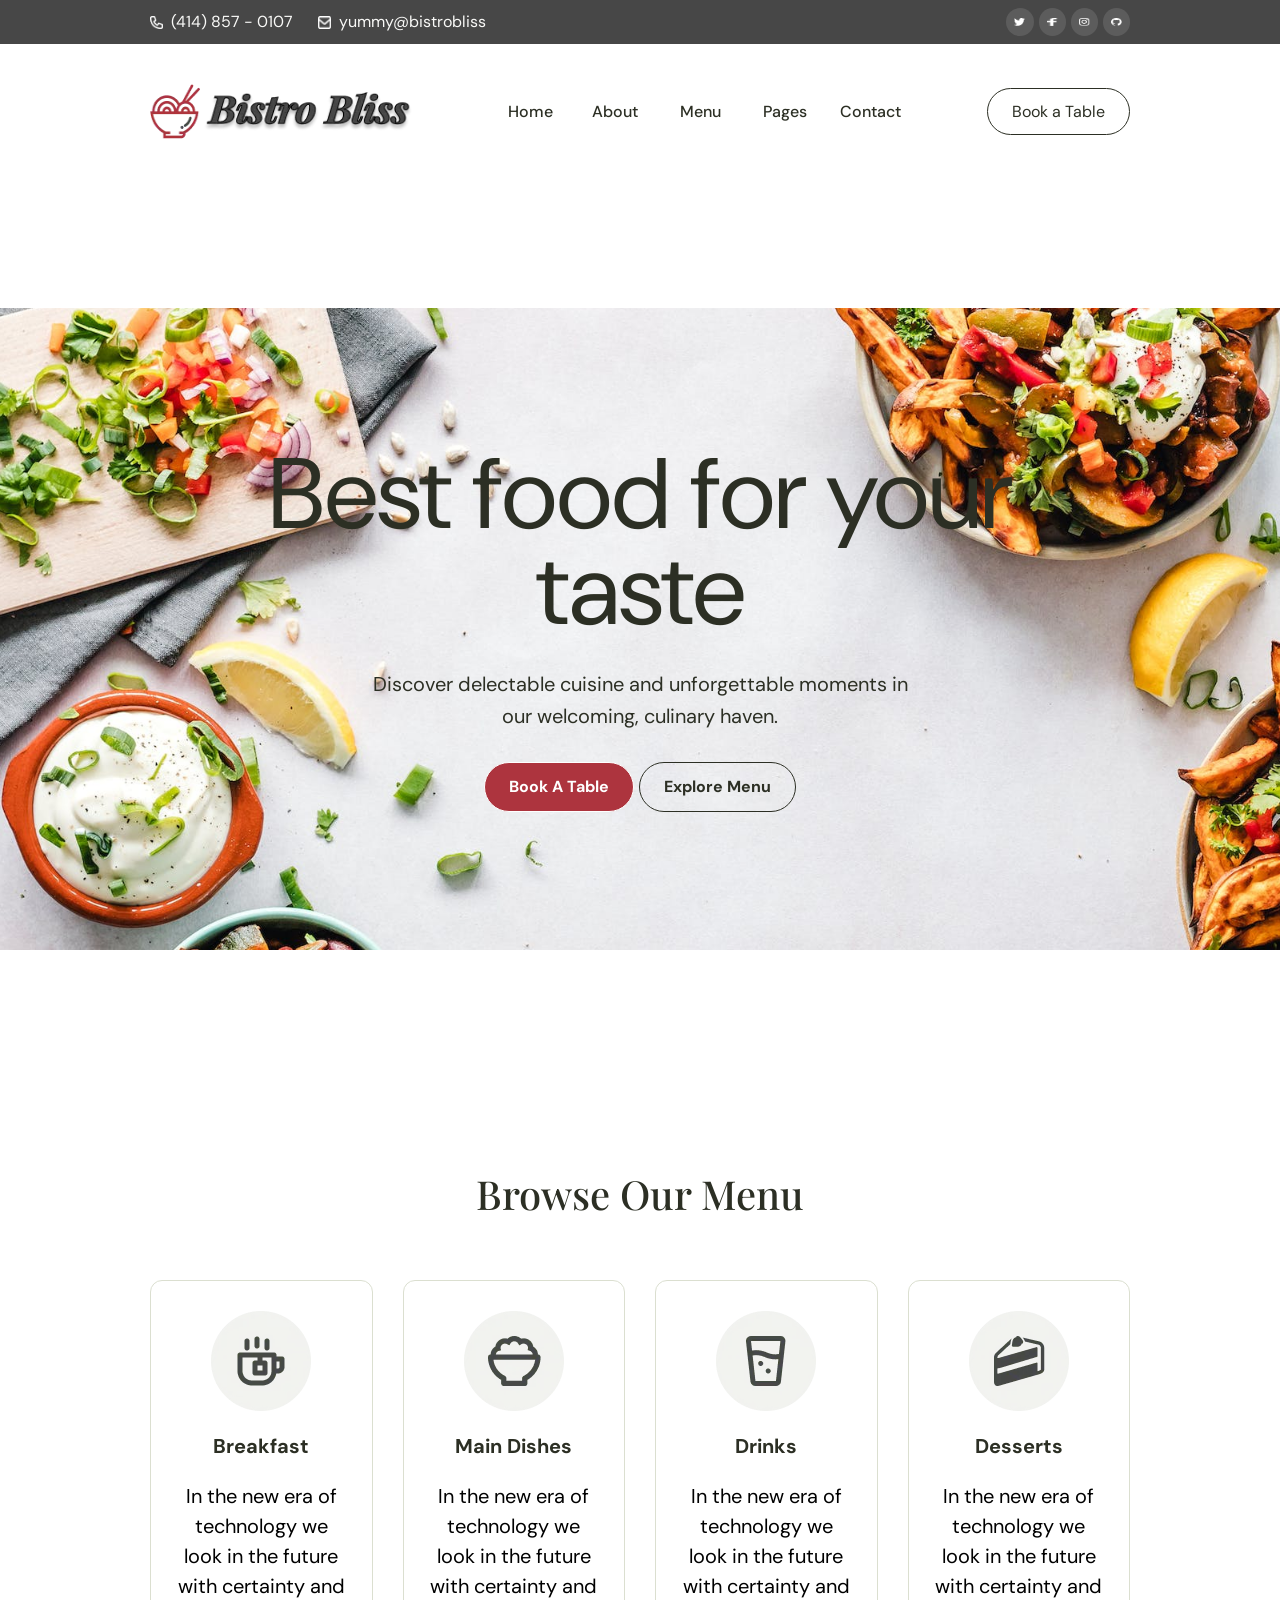
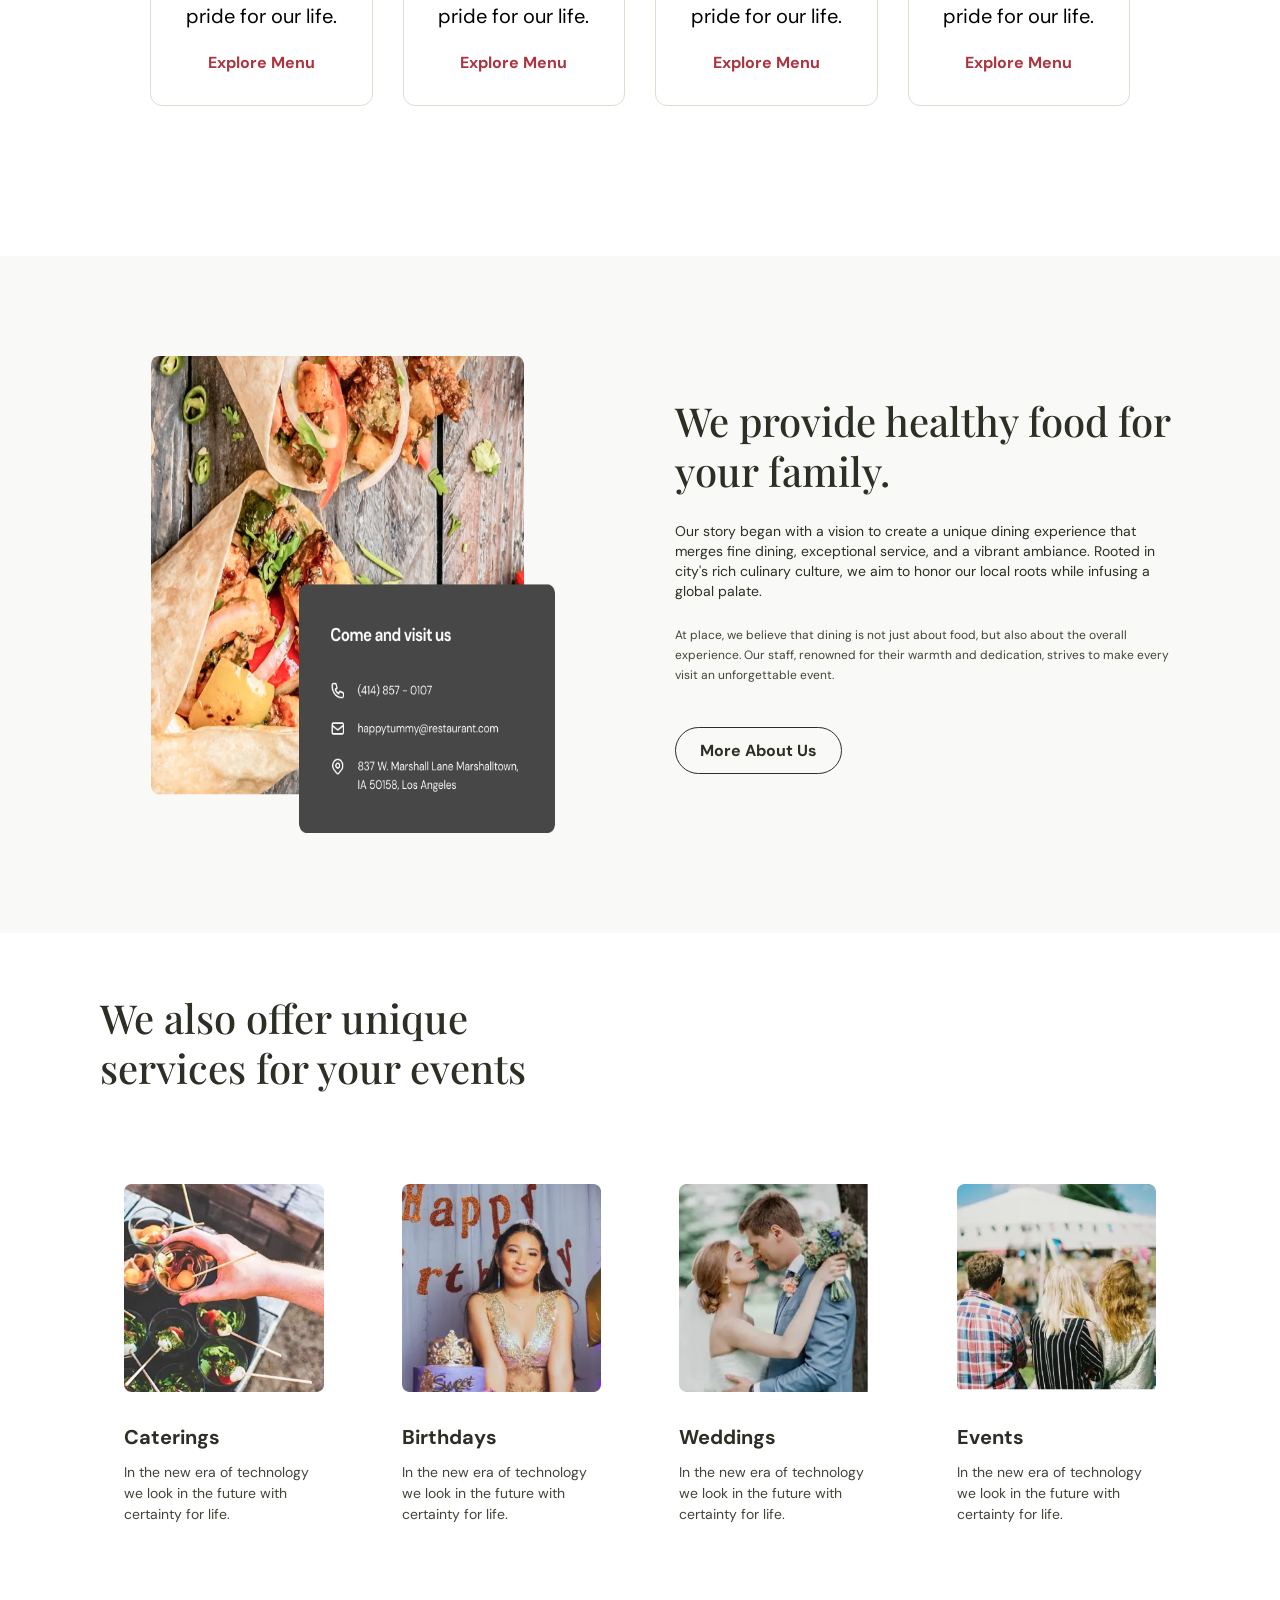
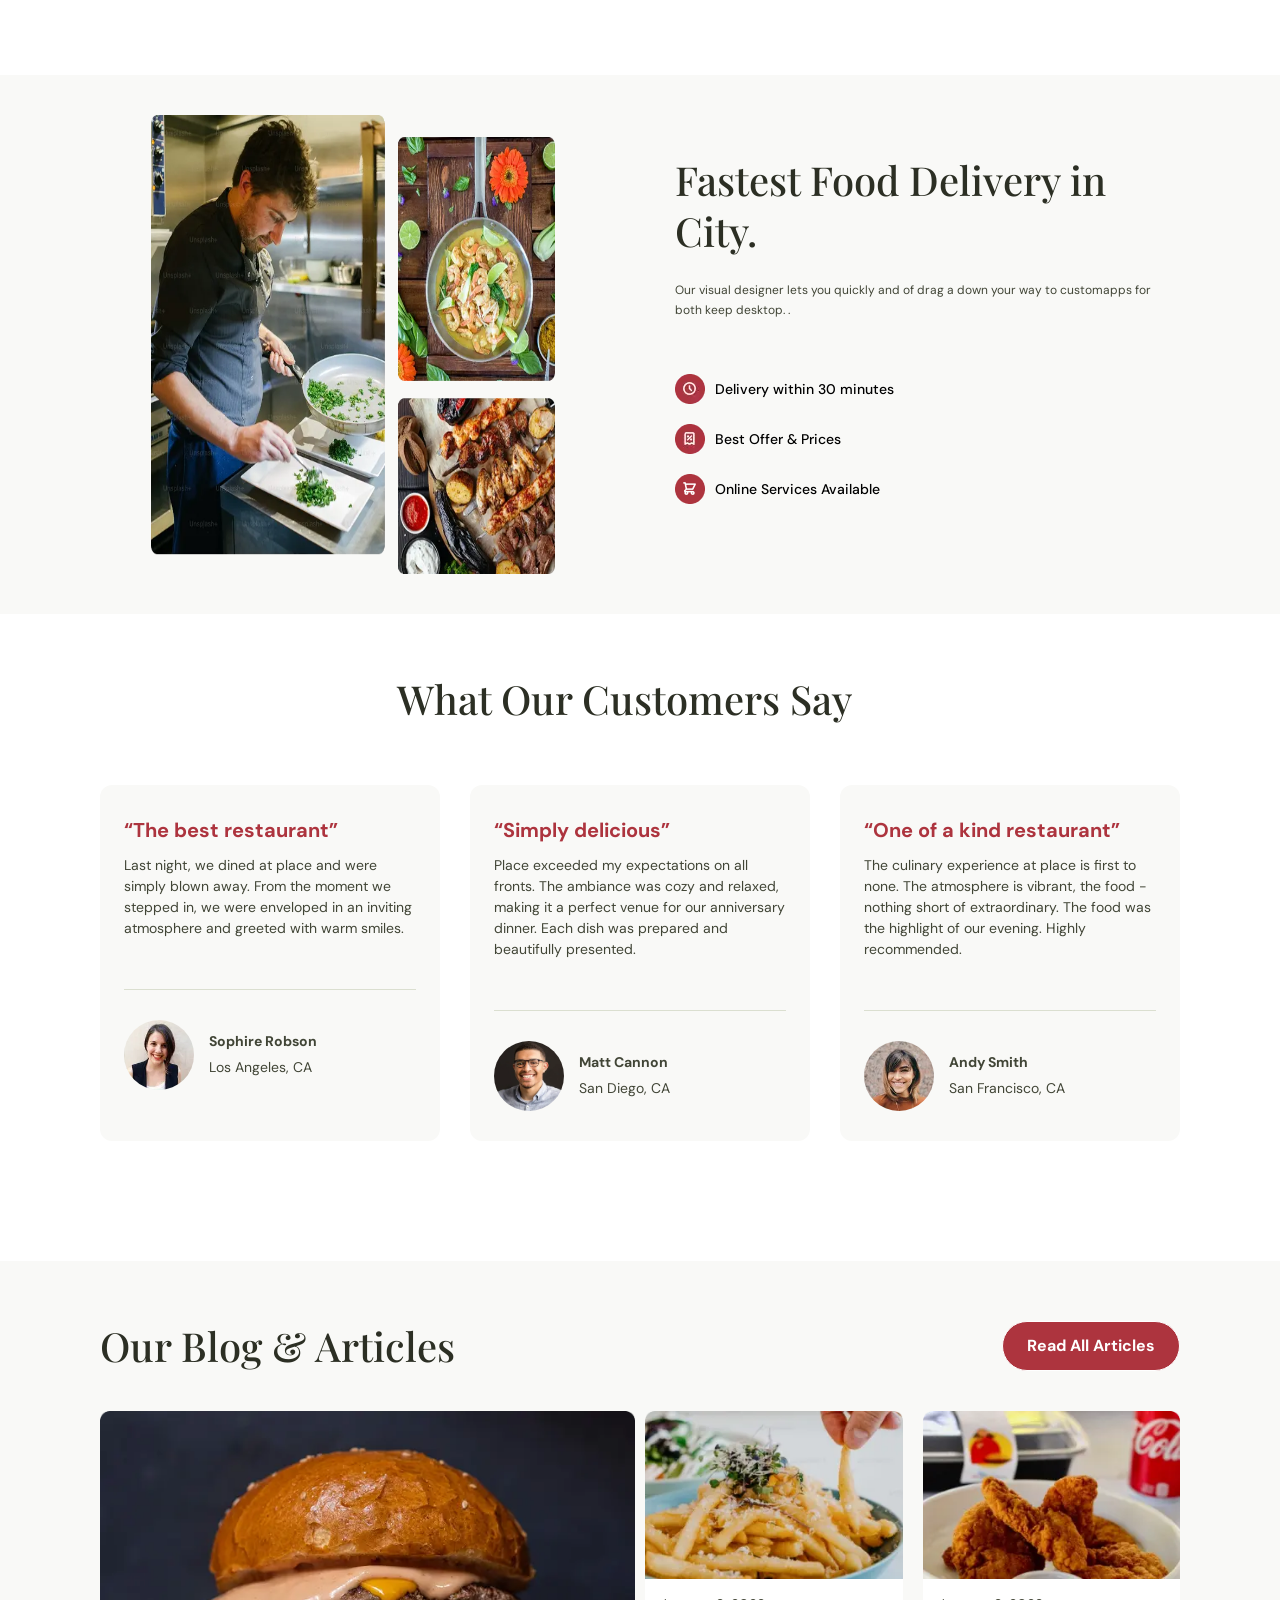
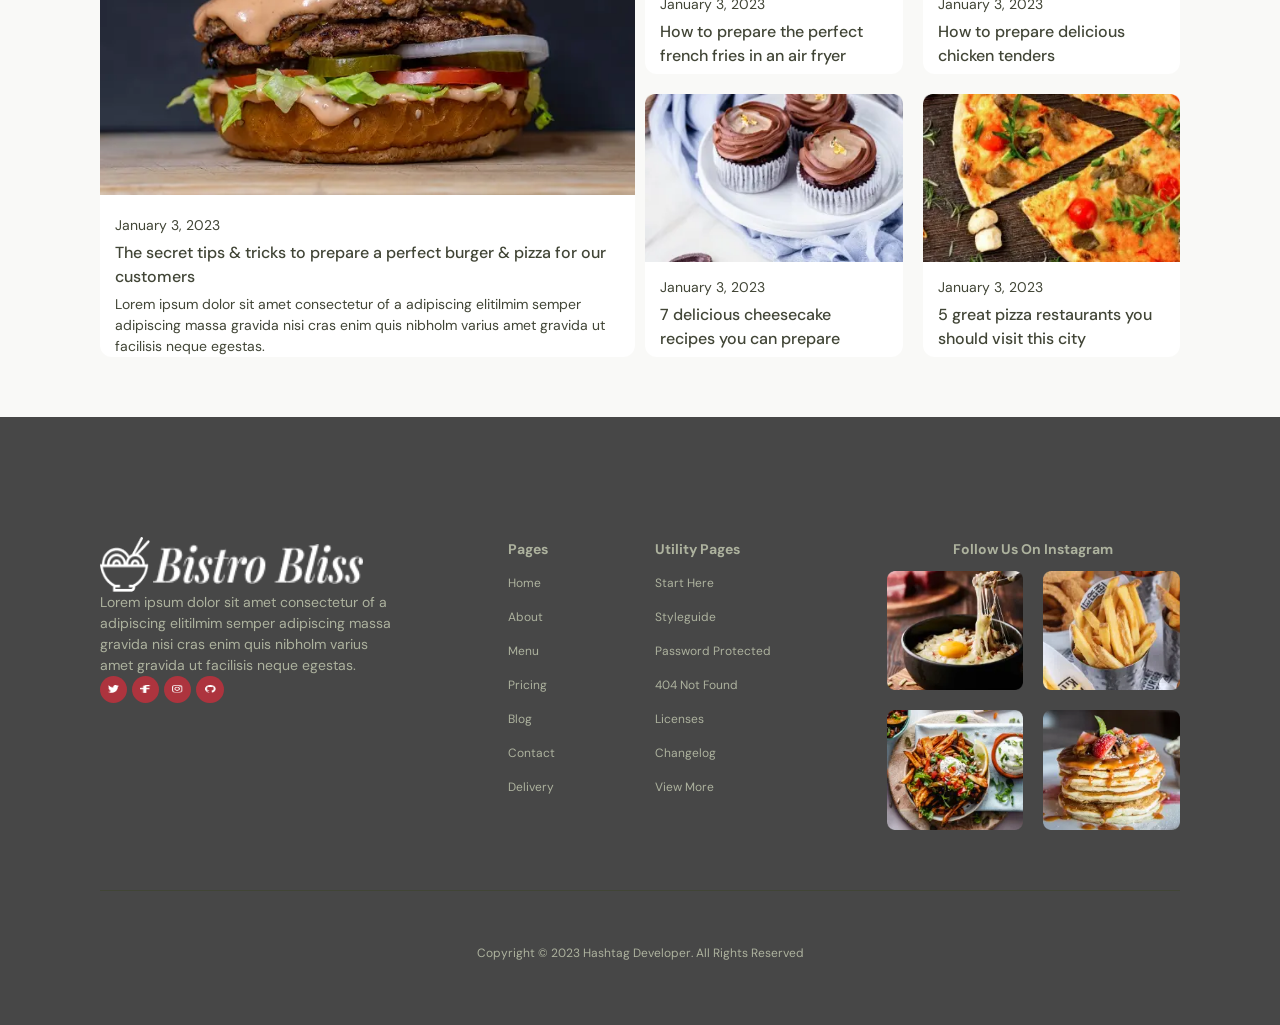
==== commit 1604b60c: "bolg_footer" ====
--- a/index.html
+++ b/index.html
@@ -288,7 +288,7 @@
             </div>
         </div>
     </section>
-    <footer class="  py-[40px]  px-[20px] md:px-[50px] lg:px-[100px] lg:py-[60px] bg-topbar mx-auto">
+     <footer class="  py-[40px]  px-[20px] md:px-[50px] lg:px-[100px] lg:py-[60px] bg-topbar mx-auto">
           <div class="container_auto grid grid-cols-1 md:grid-cols-2 lg:grid-cols-3 md:gap-[30px] lg:gap-[100px] md:py-[60px] gap-[20px] py-[30px]">
             <div class="left_footer items-center ">
             <div class="left_footer flex items-center gap-[3px]" >
@@ -317,11 +317,11 @@
           <div class="mid_footer flex  gap-[100px] justify-center ">
             <div class="page flex flex-col gap-[10px]">
                 <span class="font-bold  text-[10px] md:text-[14px] leading-[24px] text-[#ADB29E]">Pages</span>
-                 <a href="#" class=" text-[10px] md:text-[12px] leading-[24px] text-[#ADB29E]">Home</a>
+                 <a href="./index.html" class=" text-[10px] md:text-[12px] leading-[24px] text-[#ADB29E]">Home</a>
                  <a href="./about.html" class=" text-[10px] md:text-[12px] leading-[24px] text-[#ADB29E]">About</a>
-                 <a href="#" class=" text-[10px] md:text-[12px] leading-[24px] text-[#ADB29E]">Menu</a>
-                 <a href="#" class=" text-[10px] md:text-[12px] leading-[24px] text-[#ADB29E]">Pricing</a>
-                 <a href="#" class=" text-[10px] md:text-[12px] leading-[24px] text-[#ADB29E]">Blog</a>
+                 <a href="./menu.html" class=" text-[10px] md:text-[12px] leading-[24px] text-[#ADB29E]">Menu</a>
+                 <a href="" class=" text-[10px] md:text-[12px] leading-[24px] text-[#ADB29E]">Pricing</a>
+                 <a href="./bolg.html" class=" text-[10px] md:text-[12px] leading-[24px] text-[#ADB29E]">Blog</a>
                  <a href="#" class=" text-[10px] md:text-[12px] leading-[24px] text-[#ADB29E]">Contact</a>
                  <a href="#" class=" text-[10px] md:text-[12px] leading-[24px] text-[#ADB29E]">Delivery</a>
             </div>
@@ -348,6 +348,7 @@
              </div>
           </div>
           </div>
+          <p class=" text-center border-t-[1px] border-[#414536] pt-[50px] text-[10px] md:text-[12px] leading-[24px] text-[#ADB29E]">Copyright © 2023 Hashtag Developer. All Rights Reserved</p>
     </footer>
 </body>
 </html>
--- a/src/output.css
+++ b/src/output.css
@@ -7,6 +7,9 @@
       "Segoe UI Emoji", "Segoe UI Symbol", "Noto Color Emoji";
     --font-mono: ui-monospace, SFMono-Regular, Menlo, Monaco, Consolas, "Liberation Mono",
       "Courier New", monospace;
+    --color-amber-300: oklch(87.9% 0.169 91.605);
+    --color-amber-600: oklch(66.6% 0.179 58.318);
+    --color-amber-700: oklch(55.5% 0.163 48.998);
     --color-gray-500: oklch(55.1% 0.027 264.364);
     --color-white: #fff;
     --spacing: 0.25rem;
@@ -233,11 +236,92 @@
   .relative {
     position: relative;
   }
+  .-top-2 {
+    top: calc(var(--spacing) * -2);
+  }
+  .-top-2\/3 {
+    top: calc(calc(2 / 3 * 100%) * -1);
+  }
+  .-top-32 {
+    top: calc(var(--spacing) * -32);
+  }
+  .-top-\[1\] {
+    top: calc(1 * -1);
+  }
+  .-top-\[100\] {
+    top: calc(100 * -1);
+  }
+  .-top-\[100px\] {
+    top: calc(100px * -1);
+  }
+  .top-\[0\%\] {
+    top: 0%;
+  }
+  .top-\[00px\] {
+    top: 00px;
+  }
+  .top-\[10px\] {
+    top: 10px;
+  }
   .top-\[20\%\] {
     top: 20%;
   }
+  .top-\[40\%\] {
+    top: 40%;
+  }
+  .top-\[50px\] {
+    top: 50px;
+  }
+  .top-\[60\%\] {
+    top: 60%;
+  }
+  .top-\[80\%\] {
+    top: 80%;
+  }
+  .top-\[90\%\] {
+    top: 90%;
+  }
+  .top-\[100\%\] {
+    top: 100%;
+  }
+  .top-\[100px\] {
+    top: 100px;
+  }
+  .top-\[130px\] {
+    top: 130px;
+  }
+  .top-\[140px\] {
+    top: 140px;
+  }
+  .top-\[150px\] {
+    top: 150px;
+  }
+  .top-\[160px\] {
+    top: 160px;
+  }
+  .top-\[180px\] {
+    top: 180px;
+  }
+  .top-\[200px\] {
+    top: 200px;
+  }
+  .top-\[250px\] {
+    top: 250px;
+  }
+  .left-1 {
+    left: calc(var(--spacing) * 1);
+  }
   .left-1\/2 {
     left: calc(1 / 2 * 100%);
+  }
+  .z-1 {
+    z-index: 1;
+  }
+  .z-10 {
+    z-index: 10;
+  }
+  .z-22 {
+    z-index: 22;
   }
   .col-span-1 {
     grid-column: span 1 / span 1;
@@ -420,6 +504,12 @@
   .inline-block {
     display: inline-block;
   }
+  .table {
+    display: table;
+  }
+  .h-\[5vh\] {
+    height: 5vh;
+  }
   .h-\[8px\] {
     height: 8px;
   }
@@ -447,6 +537,9 @@
   .h-\[50px\] {
     height: 50px;
   }
+  .h-\[50vh\] {
+    height: 50vh;
+  }
   .h-\[55px\] {
     height: 55px;
   }
@@ -462,6 +555,15 @@
   .h-screen {
     height: 100vh;
   }
+  .max-h-px {
+    max-height: 1px;
+  }
+  .w-\[0\%\] {
+    width: 0%;
+  }
+  .w-\[5\%\] {
+    width: 5%;
+  }
   .w-\[8px\] {
     width: 8px;
   }
@@ -477,12 +579,21 @@
   .w-\[50px\] {
     width: 50px;
   }
+  .w-\[70\%\] {
+    width: 70%;
+  }
   .w-\[70px\] {
     width: 70px;
   }
+  .w-\[75\%\] {
+    width: 75%;
+  }
   .w-\[80\%\] {
     width: 80%;
   }
+  .w-\[80px\] {
+    width: 80px;
+  }
   .w-\[90\%\] {
     width: 90%;
   }
@@ -500,6 +611,13 @@
   }
   .flex-1 {
     flex: 1;
+  }
+  .border-collapse {
+    border-collapse: collapse;
+  }
+  .-translate-x-1 {
+    --tw-translate-x: calc(var(--spacing) * -1);
+    translate: var(--tw-translate-x) var(--tw-translate-y);
   }
   .-translate-x-1\/2 {
     --tw-translate-x: calc(calc(1 / 2 * 100%) * -1);
@@ -508,8 +626,14 @@
   .transform {
     transform: var(--tw-rotate-x,) var(--tw-rotate-y,) var(--tw-rotate-z,) var(--tw-skew-x,) var(--tw-skew-y,);
   }
+  .resize {
+    resize: both;
+  }
   .grid-cols-1 {
     grid-template-columns: repeat(1, minmax(0, 1fr));
+  }
+  .grid-cols-2 {
+    grid-template-columns: repeat(2, minmax(0, 1fr));
   }
   .flex-col {
     flex-direction: column;
@@ -524,11 +648,17 @@
   .items-center {
     align-items: center;
   }
+  .items-start {
+    align-items: flex-start;
+  }
   .justify-between {
     justify-content: space-between;
   }
   .justify-center {
     justify-content: center;
+  }
+  .justify-start {
+    justify-content: flex-start;
   }
   .gap-\[3px\] {
     gap: 3px;
@@ -583,22 +713,49 @@
       font-size: 16px;
     }
   }
+  .rounded-\[12px\] {
+    border-radius: 12px;
+  }
+  .rounded-\[21px\] {
+    border-radius: 21px;
+  }
   .rounded-\[118px\] {
     border-radius: 118px;
   }
+  .rounded-\[px\] {
+    border-radius: px;
+  }
   .rounded-full {
     border-radius: calc(infinity * 1px);
+  }
+  .border {
+    border-style: var(--tw-border-style);
+    border-width: 1px;
   }
   .border-\[1\.5px\] {
     border-style: var(--tw-border-style);
     border-width: 1.5px;
   }
+  .border-t {
+    border-top-style: var(--tw-border-style);
+    border-top-width: 1px;
+  }
+  .border-t-\[1px\] {
+    border-top-style: var(--tw-border-style);
+    border-top-width: 1px;
+  }
   .border-b-1 {
     border-bottom-style: var(--tw-border-style);
     border-bottom-width: 1px;
   }
+  .border-\[\#414536\] {
+    border-color: #414536;
+  }
   .border-\[\#DBDFD0\] {
     border-color: #DBDFD0;
+  }
+  .border-white {
+    border-color: var(--color-white);
   }
   .button_hover_red {
     transition-property: .5s;
@@ -625,6 +782,15 @@
       }
     }
   }
+  .bg-amber-300 {
+    background-color: var(--color-amber-300);
+  }
+  .bg-amber-600 {
+    background-color: var(--color-amber-600);
+  }
+  .bg-amber-700 {
+    background-color: var(--color-amber-700);
+  }
   .bg-backgrond {
     background-color: var(--color-backgrond);
   }
@@ -634,12 +800,36 @@
   .bg-topbar {
     background-color: var(--color-topbar);
   }
+  .bg-white {
+    background-color: var(--color-white);
+  }
   .object-cover {
     object-fit: cover;
   }
+  .p-75 {
+    padding: calc(var(--spacing) * 75);
+  }
+  .p-\[1px\] {
+    padding: 1px;
+  }
+  .p-\[10px\] {
+    padding: 10px;
+  }
+  .p-\[15px\] {
+    padding: 15px;
+  }
+  .p-\[20px\] {
+    padding: 20px;
+  }
   .p-\[30px\] {
     padding: 30px;
   }
+  .p-\[40px\] {
+    padding: 40px;
+  }
+  .p-\[50px\] {
+    padding: 50px;
+  }
   .px-\[5px\] {
     padding-inline: 5px;
   }
@@ -652,6 +842,12 @@
   .px-\[50px\] {
     padding-inline: 50px;
   }
+  .py-75 {
+    padding-block: calc(var(--spacing) * 75);
+  }
+  .py-\[0px\] {
+    padding-block: 0px;
+  }
   .py-\[5px\] {
     padding-block: 5px;
   }
@@ -670,6 +866,30 @@
   .py-\[60px\] {
     padding-block: 60px;
   }
+  .py-\[70px\] {
+    padding-block: 70px;
+  }
+  .py-\[100px\] {
+    padding-block: 100px;
+  }
+  .py-\[120px\] {
+    padding-block: 120px;
+  }
+  .py-\[1000px\] {
+    padding-block: 1000px;
+  }
+  .pt-\[-50px\] {
+    padding-top: -50px;
+  }
+  .pt-\[-\] {
+    padding-top: -;
+  }
+  .pt-\[0px\] {
+    padding-top: 0px;
+  }
+  .pt-\[10px\] {
+    padding-top: 10px;
+  }
   .pt-\[20px\] {
     padding-top: 20px;
   }
@@ -679,14 +899,53 @@
   .pt-\[50px\] {
     padding-top: 50px;
   }
+  .pt-\[70px\] {
+    padding-top: 70px;
+  }
+  .pt-\[100px\] {
+    padding-top: 100px;
+  }
+  .pt-\[200px\] {
+    padding-top: 200px;
+  }
+  .pt-\[220px\] {
+    padding-top: 220px;
+  }
+  .pt-\[250px\] {
+    padding-top: 250px;
+  }
+  .pt-\[300px\] {
+    padding-top: 300px;
+  }
+  .pt-\[400px\] {
+    padding-top: 400px;
+  }
+  .pb-75 {
+    padding-bottom: calc(var(--spacing) * 75);
+  }
+  .pb-80 {
+    padding-bottom: calc(var(--spacing) * 80);
+  }
   .pb-\[40px\] {
     padding-bottom: 40px;
   }
+  .pb-\[80\] {
+    padding-bottom: 80;
+  }
   .pb-\[80px\] {
     padding-bottom: 80px;
   }
+  .pb-\[300px\] {
+    padding-bottom: 300px;
+  }
+  .pb-\[400px\] {
+    padding-bottom: 400px;
+  }
   .text-center {
     text-align: center;
+  }
+  .text-start {
+    text-align: start;
   }
   .span_contant {
     font-family: var(--font-primary);
@@ -778,6 +1037,42 @@
   .text-white {
     color: var(--color-white);
   }
+  .underline {
+    text-decoration-line: underline;
+  }
+  .opacity-100 {
+    opacity: 100%;
+  }
+  .mix-blend-hard-light {
+    mix-blend-mode: hard-light;
+  }
+  .shadow {
+    --tw-shadow: 0 1px 3px 0 var(--tw-shadow-color, rgb(0 0 0 / 0.1)), 0 1px 2px -1px var(--tw-shadow-color, rgb(0 0 0 / 0.1));
+    box-shadow: var(--tw-inset-shadow), var(--tw-inset-ring-shadow), var(--tw-ring-offset-shadow), var(--tw-ring-shadow), var(--tw-shadow);
+  }
+  .shadow-lg {
+    --tw-shadow: 0 10px 15px -3px var(--tw-shadow-color, rgb(0 0 0 / 0.1)), 0 4px 6px -4px var(--tw-shadow-color, rgb(0 0 0 / 0.1));
+    box-shadow: var(--tw-inset-shadow), var(--tw-inset-ring-shadow), var(--tw-ring-offset-shadow), var(--tw-ring-shadow), var(--tw-shadow);
+  }
+  .outline {
+    outline-style: var(--tw-outline-style);
+    outline-width: 1px;
+  }
+  .sm\:w-\[0\%\] {
+    @media (width >= 40rem) {
+      width: 0%;
+    }
+  }
+  .sm\:w-\[70\%\] {
+    @media (width >= 40rem) {
+      width: 70%;
+    }
+  }
+  .sm\:w-\[80\%\] {
+    @media (width >= 40rem) {
+      width: 80%;
+    }
+  }
   .sm\:gap-\[10px\] {
     @media (width >= 40rem) {
       gap: 10px;
@@ -798,17 +1093,47 @@
       top: 25%;
     }
   }
+  .md\:top-\[150px\] {
+    @media (width >= 48rem) {
+      top: 150px;
+    }
+  }
+  .md\:top-\[180px\] {
+    @media (width >= 48rem) {
+      top: 180px;
+    }
+  }
   .md\:button_hero_md {
     @media (width >= 48rem) {
       display: flex;
       flex-direction: row;
     }
   }
+  .md\:h-\[0px\] {
+    @media (width >= 48rem) {
+      height: 0px;
+    }
+  }
   .md\:h-\[13px\] {
     @media (width >= 48rem) {
       height: 13px;
     }
   }
+  .md\:h-\[30px\] {
+    @media (width >= 48rem) {
+      height: 30px;
+    }
+  }
+  .md\:h-\[40px\] {
+    @media (width >= 48rem) {
+      height: 40px;
+    }
+  }
+  .md\:h-\[48px\] {
+    @media (width >= 48rem) {
+      height: 48px;
+    }
+  }
   .md\:h-\[70px\] {
     @media (width >= 48rem) {
       height: 70px;
@@ -844,6 +1169,16 @@
       width: 80%;
     }
   }
+  .md\:w-\[80\] {
+    @media (width >= 48rem) {
+      width: 80;
+    }
+  }
+  .md\:w-\[100px\] {
+    @media (width >= 48rem) {
+      width: 100px;
+    }
+  }
   .md\:w-\[190px\] {
     @media (width >= 48rem) {
       width: 190px;
@@ -854,6 +1189,16 @@
       grid-template-columns: repeat(2, minmax(0, 1fr));
     }
   }
+  .md\:gap-\[10px\] {
+    @media (width >= 48rem) {
+      gap: 10px;
+    }
+  }
+  .md\:gap-\[20px\] {
+    @media (width >= 48rem) {
+      gap: 20px;
+    }
+  }
   .md\:gap-\[25px\] {
     @media (width >= 48rem) {
       gap: 25px;
@@ -864,6 +1209,16 @@
       gap: 30px;
     }
   }
+  .md\:p-\[30px\] {
+    @media (width >= 48rem) {
+      padding: 30px;
+    }
+  }
+  .md\:p-\[50px\] {
+    @media (width >= 48rem) {
+      padding: 50px;
+    }
+  }
   .md\:px-\[24px\] {
     @media (width >= 48rem) {
       padding-inline: 24px;
@@ -894,9 +1249,19 @@
       padding-block: 90px;
     }
   }
+  .md\:pt-\[20px\] {
+    @media (width >= 48rem) {
+      padding-top: 20px;
+    }
+  }
   .md\:pt-\[80px\] {
     @media (width >= 48rem) {
       padding-top: 80px;
+    }
+  }
+  .md\:pt-\[250px\] {
+    @media (width >= 48rem) {
+      padding-top: 250px;
     }
   }
   .md\:text-\[11px\] {
@@ -949,6 +1314,16 @@
     @media (width >= 48rem) {
       --tw-leading: 70px;
       line-height: 70px;
+    }
+  }
+  .lg\:top-\[150px\] {
+    @media (width >= 64rem) {
+      top: 150px;
+    }
+  }
+  .lg\:top-\[250px\] {
+    @media (width >= 64rem) {
+      top: 250px;
     }
   }
   .lg\:container_auto {
@@ -977,11 +1352,21 @@
       display: block;
     }
   }
+  .lg\:grid {
+    @media (width >= 64rem) {
+      display: grid;
+    }
+  }
   .lg\:hidden {
     @media (width >= 64rem) {
       display: none;
     }
   }
+  .lg\:h-\[48px\] {
+    @media (width >= 64rem) {
+      height: 48px;
+    }
+  }
   .lg\:h-\[100px\] {
     @media (width >= 64rem) {
       height: 100px;
@@ -992,6 +1377,11 @@
       height: 100%;
     }
   }
+  .lg\:w-\[0\%\] {
+    @media (width >= 64rem) {
+      width: 0%;
+    }
+  }
   .lg\:w-\[45\%\] {
     @media (width >= 64rem) {
       width: 45%;
@@ -1012,11 +1402,21 @@
       width: 90%;
     }
   }
+  .lg\:w-\[100\%\] {
+    @media (width >= 64rem) {
+      width: 100%;
+    }
+  }
   .lg\:w-\[100px\] {
     @media (width >= 64rem) {
       width: 100px;
     }
   }
+  .lg\:w-\[150px\] {
+    @media (width >= 64rem) {
+      width: 150px;
+    }
+  }
   .lg\:w-full {
     @media (width >= 64rem) {
       width: 100%;
@@ -1032,11 +1432,21 @@
       grid-template-columns: repeat(3, minmax(0, 1fr));
     }
   }
+  .lg\:gap-\[20px\] {
+    @media (width >= 64rem) {
+      gap: 20px;
+    }
+  }
   .lg\:gap-\[100px\] {
     @media (width >= 64rem) {
       gap: 100px;
     }
   }
+  .lg\:p-\[50px\] {
+    @media (width >= 64rem) {
+      padding: 50px;
+    }
+  }
   .lg\:px-\[100px\] {
     @media (width >= 64rem) {
       padding-inline: 100px;
@@ -1060,6 +1470,11 @@
   .lg\:py-\[100px\] {
     @media (width >= 64rem) {
       padding-block: 100px;
+    }
+  }
+  .lg\:pt-\[20px\] {
+    @media (width >= 64rem) {
+      padding-top: 20px;
     }
   }
   .lg\:text-\[12px\] {
@@ -1107,6 +1522,11 @@
     @media (width >= 64rem) {
       --tw-leading: 70px;
       line-height: 70px;
+    }
+  }
+  .xl\:grid {
+    @media (width >= 80rem) {
+      display: grid;
     }
   }
   .xl\:w-\[50px\] {
@@ -1142,6 +1562,11 @@
   .xl\:px-\[150px\] {
     @media (width >= 80rem) {
       padding-inline: 150px;
+    }
+  }
+  .xl\:text-\[90px\] {
+    @media (width >= 80rem) {
+      font-size: 90px;
     }
   }
   .xl\:text-\[100px\] {
@@ -1226,6 +1651,76 @@
 @property --tw-leading {
   syntax: "*";
   inherits: false;
+}
+@property --tw-shadow {
+  syntax: "*";
+  inherits: false;
+  initial-value: 0 0 #0000;
+}
+@property --tw-shadow-color {
+  syntax: "*";
+  inherits: false;
+}
+@property --tw-shadow-alpha {
+  syntax: "<percentage>";
+  inherits: false;
+  initial-value: 100%;
+}
+@property --tw-inset-shadow {
+  syntax: "*";
+  inherits: false;
+  initial-value: 0 0 #0000;
+}
+@property --tw-inset-shadow-color {
+  syntax: "*";
+  inherits: false;
+}
+@property --tw-inset-shadow-alpha {
+  syntax: "<percentage>";
+  inherits: false;
+  initial-value: 100%;
+}
+@property --tw-ring-color {
+  syntax: "*";
+  inherits: false;
+}
+@property --tw-ring-shadow {
+  syntax: "*";
+  inherits: false;
+  initial-value: 0 0 #0000;
+}
+@property --tw-inset-ring-color {
+  syntax: "*";
+  inherits: false;
+}
+@property --tw-inset-ring-shadow {
+  syntax: "*";
+  inherits: false;
+  initial-value: 0 0 #0000;
+}
+@property --tw-ring-inset {
+  syntax: "*";
+  inherits: false;
+}
+@property --tw-ring-offset-width {
+  syntax: "<length>";
+  inherits: false;
+  initial-value: 0px;
+}
+@property --tw-ring-offset-color {
+  syntax: "*";
+  inherits: false;
+  initial-value: #fff;
+}
+@property --tw-ring-offset-shadow {
+  syntax: "*";
+  inherits: false;
+  initial-value: 0 0 #0000;
+}
+@property --tw-outline-style {
+  syntax: "*";
+  inherits: false;
+  initial-value: solid;
 }
 @layer properties {
   @supports ((-webkit-hyphens: none) and (not (margin-trim: inline))) or ((-moz-orient: inline) and (not (color:rgb(from red r g b)))) {
@@ -1241,6 +1736,21 @@
       --tw-skew-x: initial;
       --tw-skew-y: initial;
       --tw-leading: initial;
-    }
-  }
-}
+      --tw-shadow: 0 0 #0000;
+      --tw-shadow-color: initial;
+      --tw-shadow-alpha: 100%;
+      --tw-inset-shadow: 0 0 #0000;
+      --tw-inset-shadow-color: initial;
+      --tw-inset-shadow-alpha: 100%;
+      --tw-ring-color: initial;
+      --tw-ring-shadow: 0 0 #0000;
+      --tw-inset-ring-color: initial;
+      --tw-inset-ring-shadow: 0 0 #0000;
+      --tw-ring-inset: initial;
+      --tw-ring-offset-width: 0px;
+      --tw-ring-offset-color: #fff;
+      --tw-ring-offset-shadow: 0 0 #0000;
+      --tw-outline-style: solid;
+    }
+  }
+}
